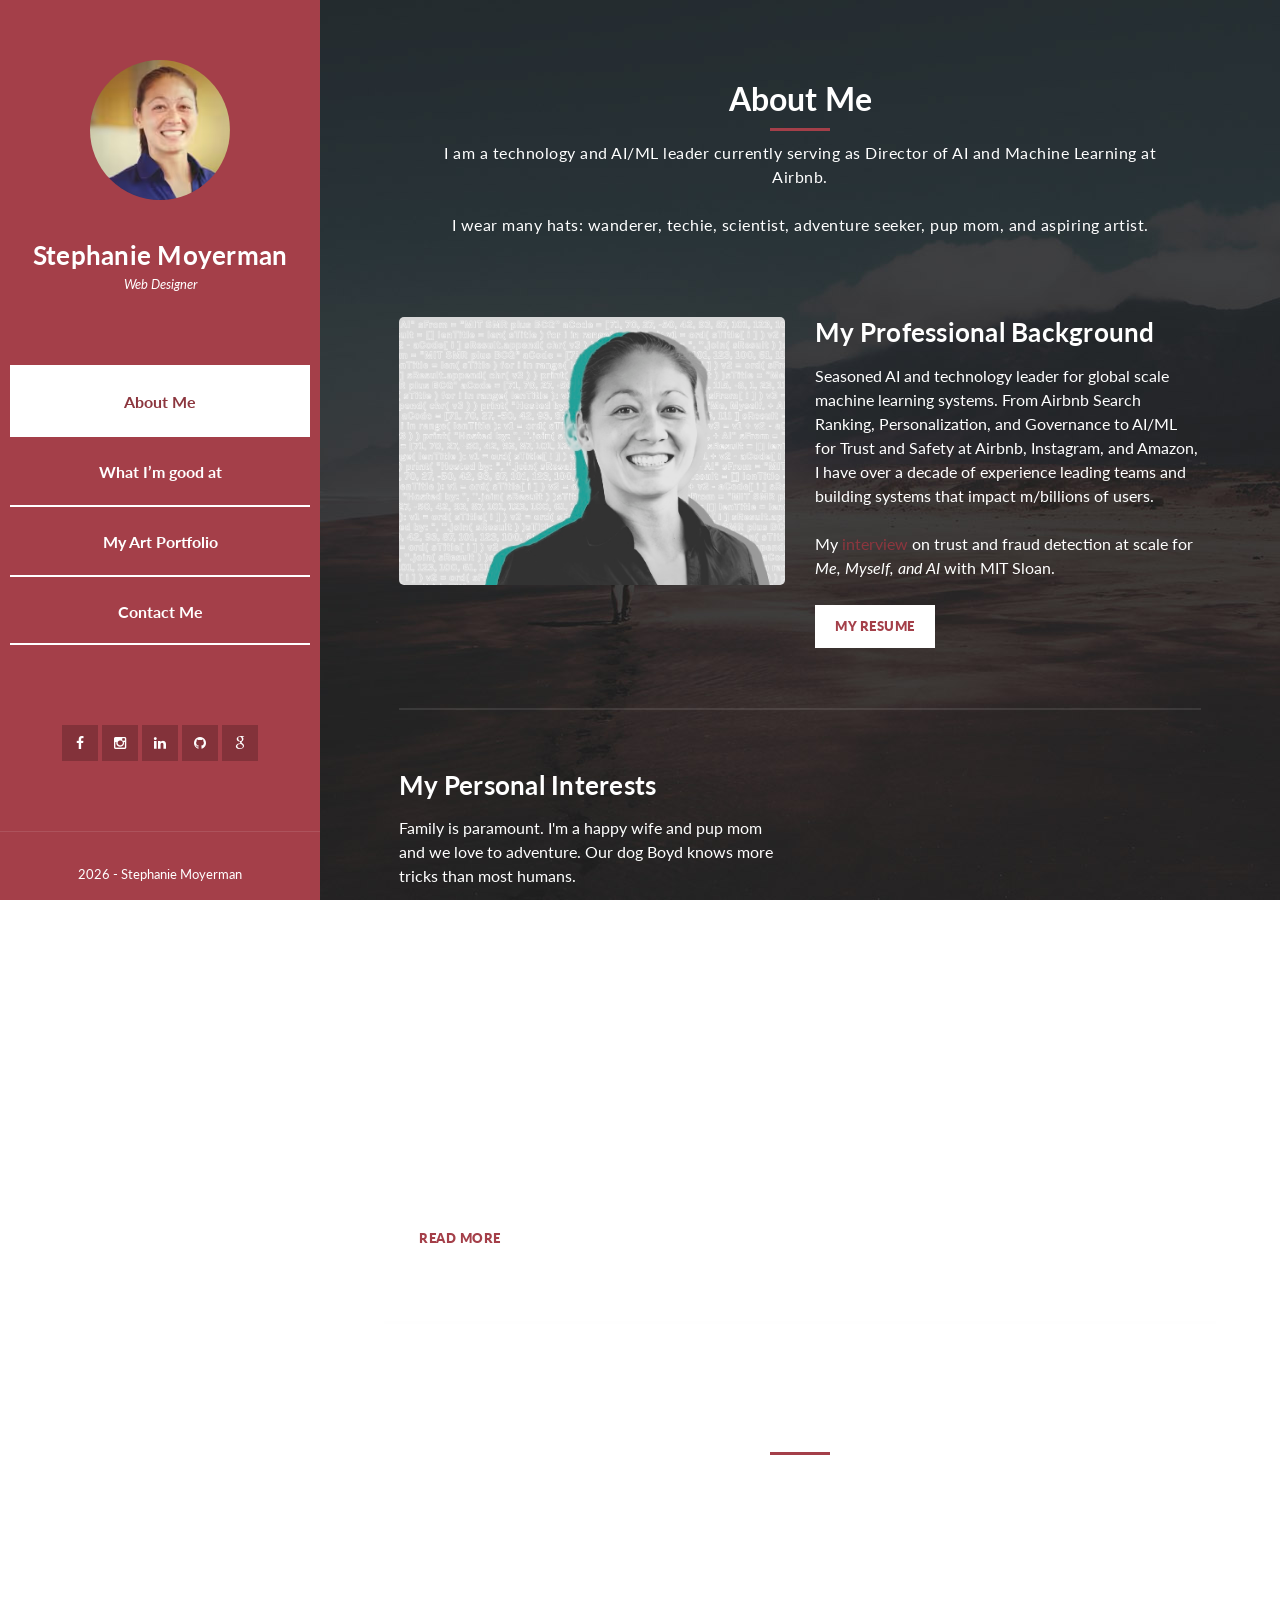
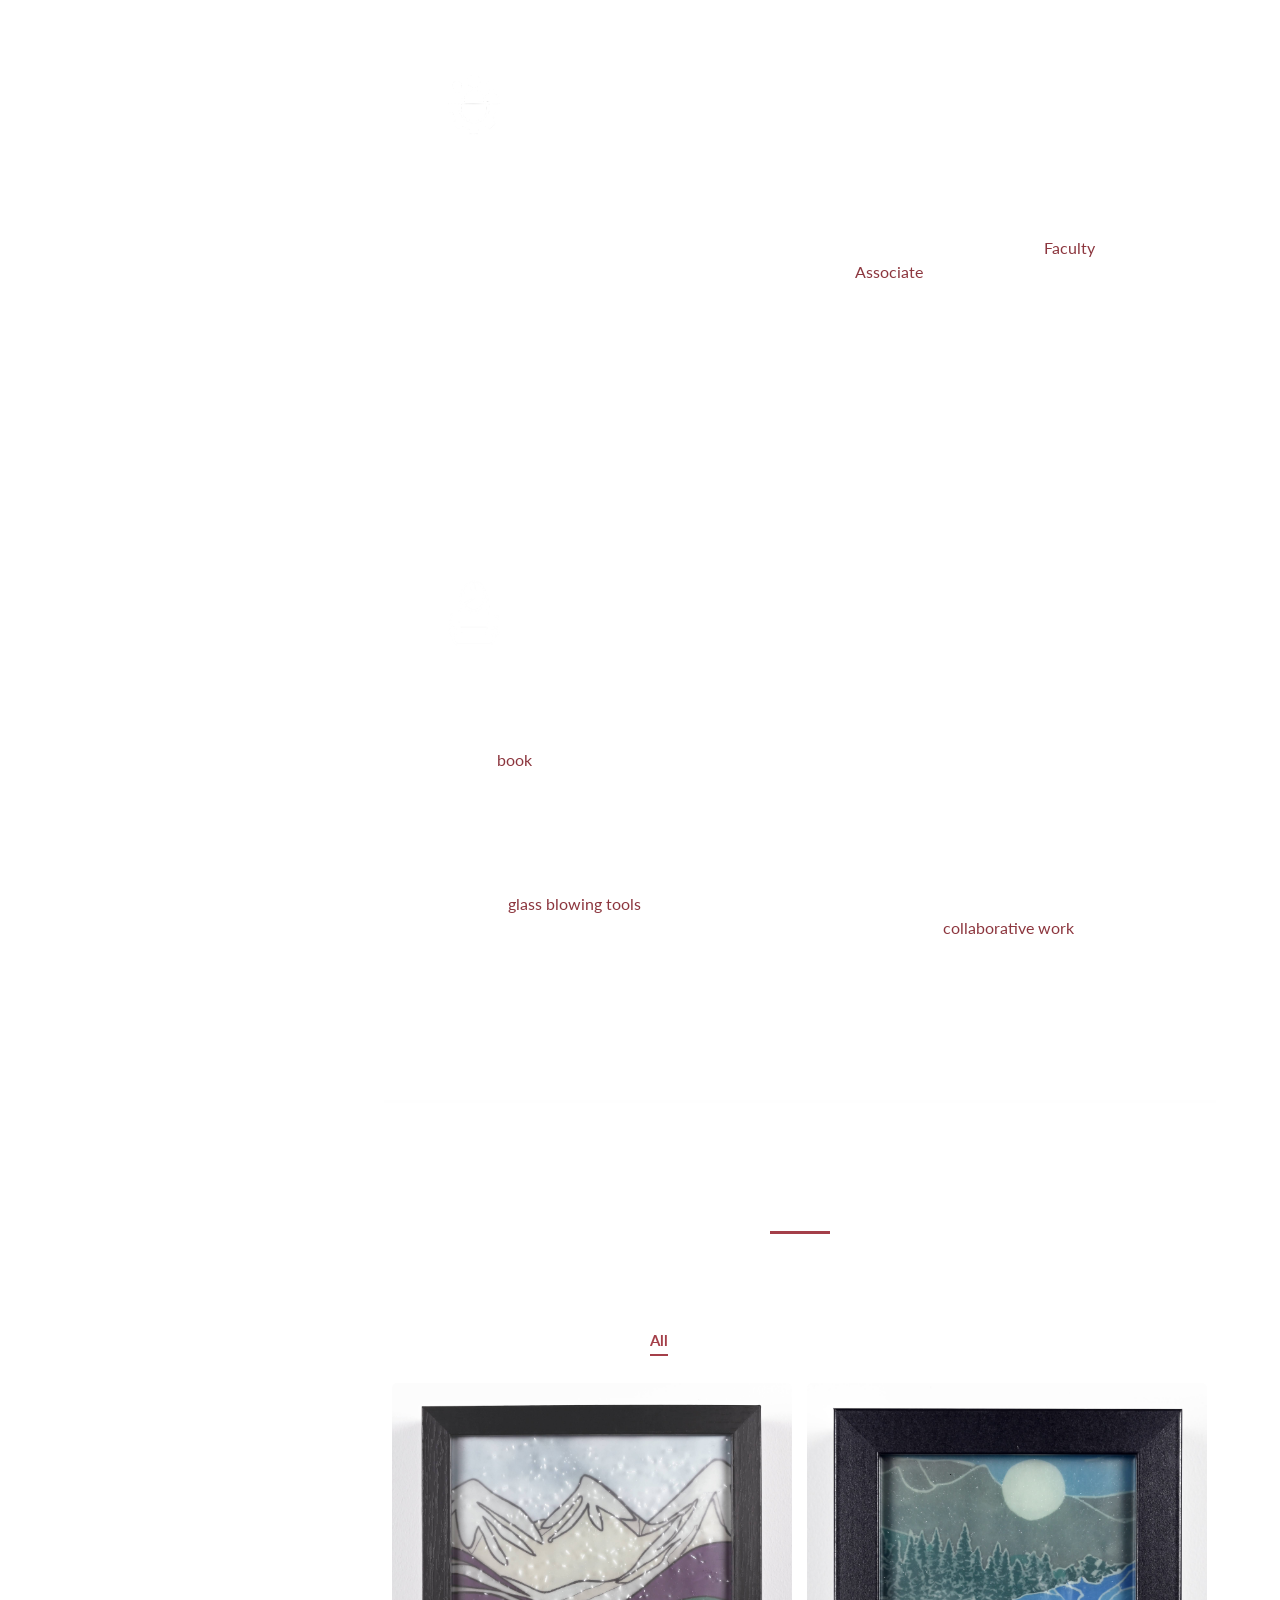
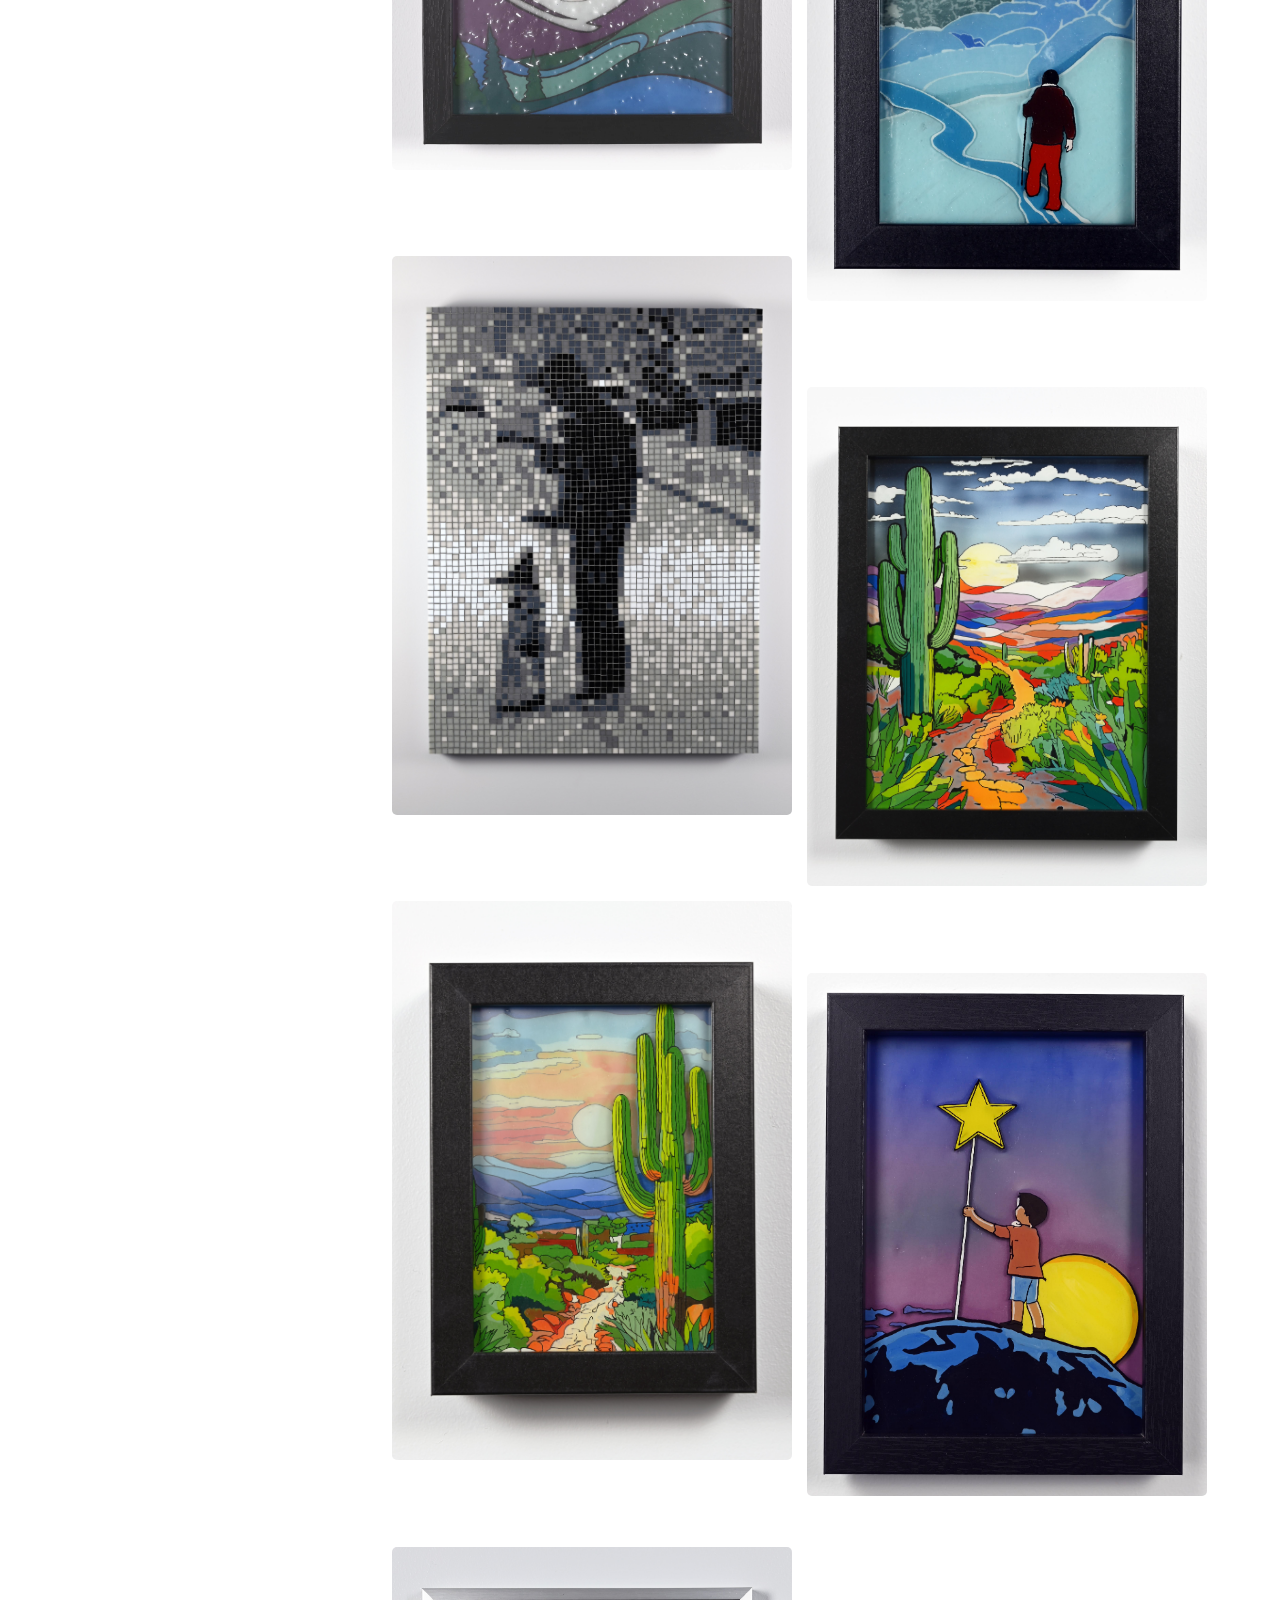
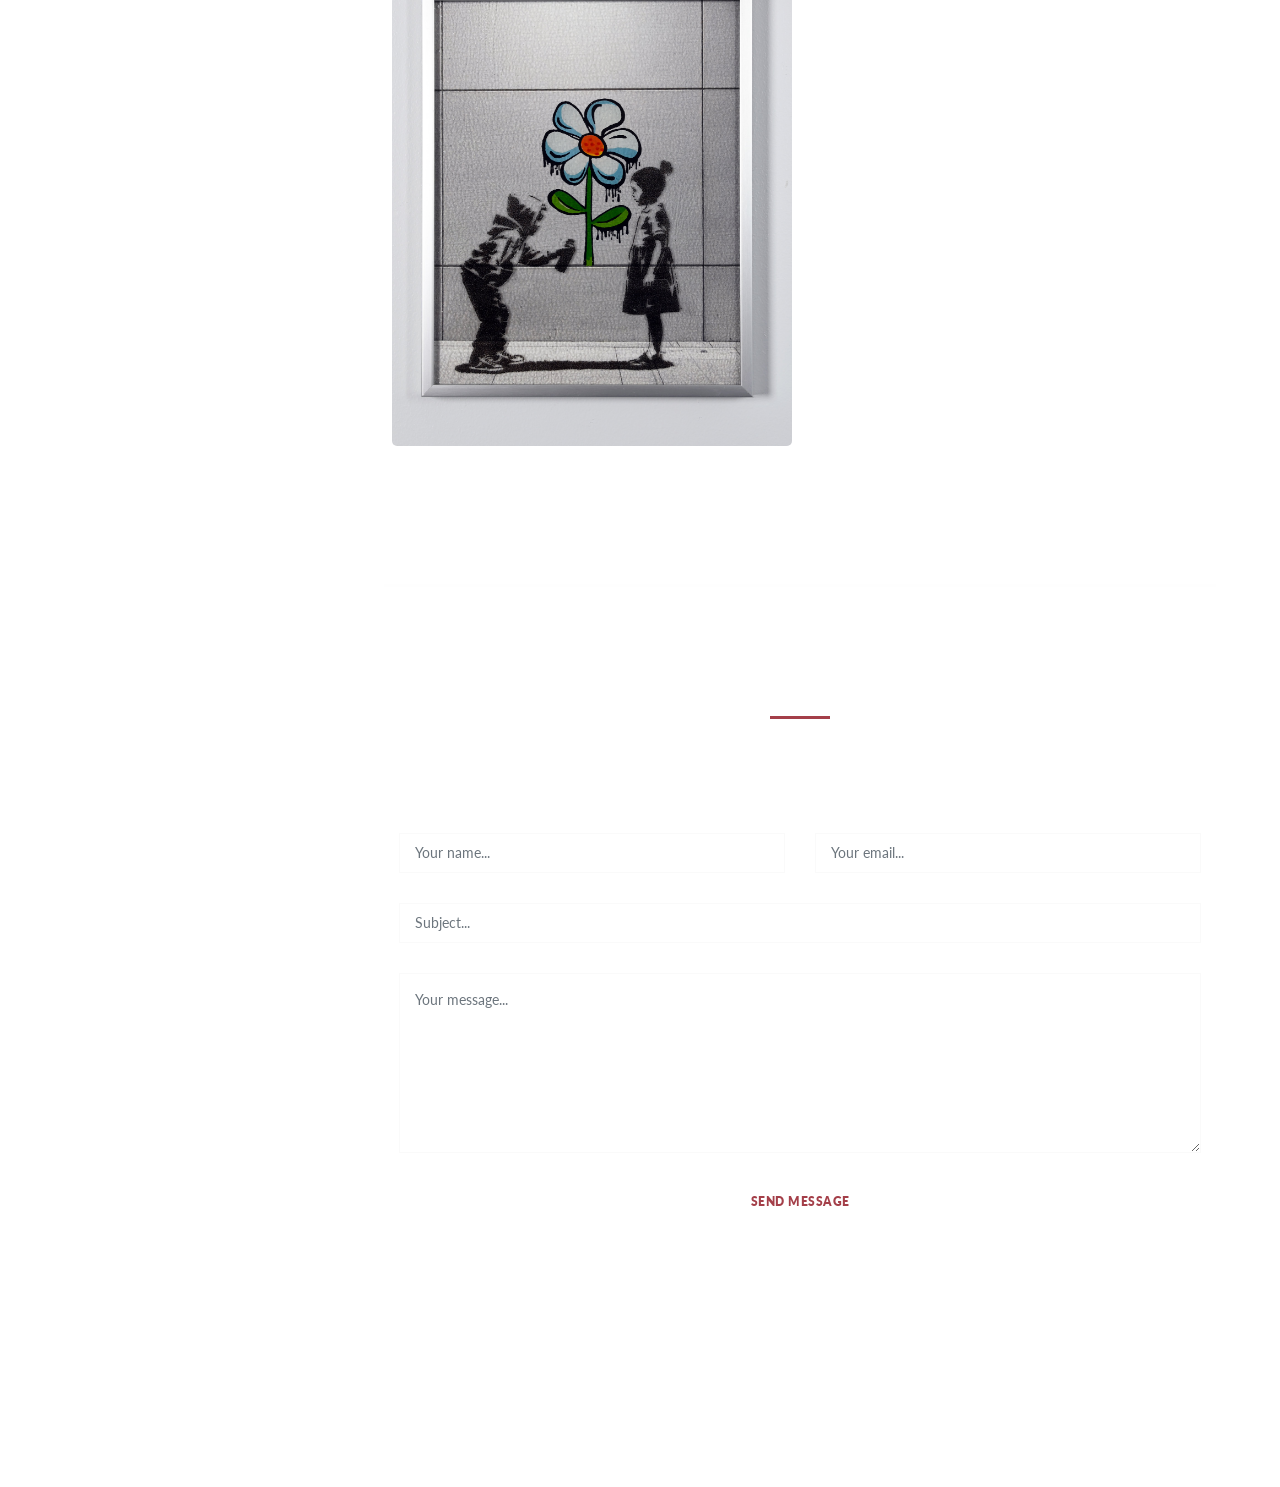
==== index.html @ 33fe272b "Initial commit" ====
<!DOCTYPE html>
<html lang="en">
  <head>
    <meta charset="utf-8" />
    <meta
      name="viewport"
      content="width=device-width, initial-scale=1, shrink-to-fit=no"
    />
    <meta name="description" content="" />
    <meta name="author" content="" />
    <link
      href="https://fonts.googleapis.com/css?family=Lato:100,300,400,700,900"
      rel="stylesheet"
    />

    <title>Stephanie Moyerman</title>

    <!-- Bootstrap core CSS -->
    <link href="vendor/bootstrap/css/bootstrap.min.css" rel="stylesheet" />

    <!-- Additional CSS Files -->
    <link rel="stylesheet" href="assets/css/fontawesome.css" />
    <link rel="stylesheet" href="assets/css/templatemo-style.css" />
    <link rel="stylesheet" href="assets/css/owl.css" />
    <link rel="stylesheet" href="assets/css/lightbox.css" />
  </head>

  <body>
    <div id="page-wraper">
      <!-- Sidebar Menu -->
      <div class="responsive-nav">
        <i class="fa fa-bars" id="menu-toggle"></i>
        <div id="menu" class="menu">
          <i class="fa fa-times" id="menu-close"></i>
          <div class="container">
            <div class="image">
              <a href="#"><img src="assets/images/author-image.jpg" alt="" /></a>
            </div>
            <div class="author-content">
              <h4>Stephanie Moyerman</h4>
              <span>Web Designer</span>
            </div>
            <nav class="main-nav" role="navigation">
              <ul class="main-menu">
                <li><a href="#section1">About Me</a></li>
                <li><a href="#section2">What I’m good at</a></li>
                <li><a href="#section3">My Art Portfolio</a></li>
                <li><a href="#section4">Contact Me</a></li>
              </ul>
            </nav>
            <div class="social-network">
              <ul class="soial-icons">
                <li>
                  <a href="https://www.facebook.com/stephanie.moyerman/" target="_blank"><i class="fa fa-facebook"></i
                  ></a>
                </li>
                <li>
                  <a href="https://www.instagram.com/stephmoyerman/?hl=en" target="_blank"><i class="fa fa-instagram"></i></a>
                </li>
                <li>
                  <a href="https://www.linkedin.com/in/stephanie-moyerman" target="_blank"><i class="fa fa-linkedin"></i></a>
                </li>
                <li>
                  <a href="https://github.com/smoyerman" target="_blank"><i class="fa fa-github"></i></a>
                </li>
                <li>
                  <a href="https://scholar.google.com/citations?user=pu3rlYkAAAAJ&hl=en" target="_blank"><i class="fa fa-google"></i></a>
                </li>
              </ul>
            </div>
            <div class="copyright-text">
              <p>2026 - Stephanie Moyerman</p>
            </div>
          </div>
        </div>
      </div>

      <section class="section about-me" data-section="section1">
        <div class="container">
          <div class="section-heading">
            <h2>About Me</h2>
            <div class="line-dec"></div>
            <span>
              I am a technology and AI/ML leader currently serving as Director of AI and Machine Learning at Airbnb. <br /><br />
              I wear many hats: wanderer, techie, scientist, adventure seeker, pup mom, and aspiring artist.
            </span>
          </div>
          <div class="left-image-post">
            <div class="row">
              <div class="col-md-6">
                <div class="left-image">
                  <img src="assets/images/left-image.jpg" alt="" />
                </div>
              </div>
              <div class="col-md-6">
                <div class="right-text">
                  <h4>My Professional Background</h4>
                  <p>Seasoned AI and technology leader for global scale machine learning systems. From Airbnb Search Ranking, Personalization, and Governance to AI/ML for Trust and Safety at Airbnb, Instagram, and Amazon, I have over a decade of experience leading teams and building systems that impact m/billions of users.<br /><br />
                    My <a href="https://sloanreview.mit.edu/audio/trust-and-fraud-detection-at-scale-instagrams-stephanie-moyerman/" target="_blank">interview</a> on trust and fraud detection at scale for <em>Me, Myself, and AI</em> with MIT Sloan.
                  </p>
                  <div class="white-button">
                    <a href="assets/images/MoyermanResume.pdf" target="_blank">My Resume</a>
                  </div>
                </div>
              </div>
            </div>
          </div>
          <div class="right-image-post">
            <div class="row">
              <div class="col-md-6">
                <div class="left-text">
                  <h4>My Personal Interests</h4>
                  <p>
                    Family is paramount. I'm a happy wife and pup mom and we love to adventure. Our dog Boyd knows more tricks than most humans. 
                    <br /><br />
                    I'm a lifelong learner, living a lucky life filled with hobbies and passions
                    <ul>
                      <li><b>Art</b> - Glass: blowing, painting, fusing, and general exploring</li>
                      <li><b>Sports</b> - Running, hiking, snowboarding, judo, jujitsu, yoga</li>
                      <li><b>Making</b> - Laser cutting, 3d printing, coding, micro-electronics</li>
                      <li><b>Travel</b> - 40+ Countries, exploring new places and cultures, especially with my family</li>
                      <li><b>Learning</b> - New Stuff: piano, skiing, Spanish</li>
                    </ul>
                  </p>
                  <div class="white-button">
                    <a href="#">Read More</a>
                  </div>
                </div>
              </div>
              <div class="col-md-6">
                <div class="right-image">
                  <img src="assets/images/right-image.jpg" alt="" />
                </div>
              </div>
            </div>
          </div>
        </div>
      </section>

      <section class="section my-services" data-section="section2">
        <div class="container">
          <div class="section-heading">
            <h2>What I’m good at?</h2>
            <div class="line-dec"></div>
            <span
              >I try to be good at lots of things, ranging from professional endeavors to sports and creative pursuits. I believe 
              strongly in the power of human potential and strive to make the most of every opportunity.</span
            >
          </div>
          <div class="row">
            <div class="col-md-6">
              <div class="service-item">
                <div class="first-service-icon service-icon"></div>
                <h4>Technical Leadership</h4>
                <p>
                  I am a technology and AI/ML leader. I am the Director of AI and Machine Learning at Airbnb, 
                  leading Relevance and Personalization and serving as a member of the AI Council. 
                  I drive end-to-end search, ranking, and personalization strategy, shape company-wide AI vision and governance as an 
                  ML Council member, and focus on building scalable, production-grade AI systems.
                </p>
              </div>
            </div>
            <div class="col-md-6">
              <div class="service-item">
                <div class="second-service-icon service-icon"></div>
                <h4>Scientific Pursuit</h4>
                <p>
                  I hold a Ph.D. in Experimental Cosmology from UC San Diego. I am a <a target="_blank" href="https://search.asu.edu/profile/4179578">Faculty Associate</a> 
                  in the School of Mathematical and Natural Sciences at Arizona State University, where I teach Physics and Statistics and oversee on research in machine learning. 
                  I have authored 36+ peer-reviewed publications with 1800+ citations and hold 14 granted patents with 10+ filed waiting for approval. 
                </p>
              </div>
            </div>
            <div class="col-md-6">
              <div class="service-item">
                <div class="third-service-icon service-icon"></div>
                <h4>Builder</h4>
                <p>
                  I love making things. I love it so much that I wrote a <a target="_blank" href="https://www.amazon.com/Getting-Started-Intel-Edison-Atom-Powered-ebook/dp/B017L334EW?ref_=ast_author_mpb">book</a> about it!
                  I contribute to the Maker movement and open source projects and am always tinkering. 
                  <br /><br />From laser cutting to 3d printing to coding, I am always working on a project. Check out some <a target="_blank" href="https://www.stesquared.com/">glass blowing tools</a> I've made with my husband.
                </p>
              </div>
            </div>
            <div class="col-md-6">
              <div class="service-item">
                <div class="fourth-service-icon service-icon"></div>
                <h4>Artist</h4>
                <p>
                  I am an aspiring artist with a particular love for glass blowing. My 15 year journey focuses on the intersection of technology and art: a combination of glass blown objects, 
                  electronics, fine patterns, powdered stencils, and vitreous enamel paints.<br /><br />
                  I also create <a target="_blank" href="https://www.stesquared.com/">collaborative work</a> with my husband.
                </p>
              </div>
            </div>
          </div>
        </div>
      </section>

      <section class="section my-work" data-section="section3">
        <div class="container">
          <div class="section-heading">
            <h2>My Art Portfolio</h2>
            <div class="line-dec"></div>
            <span
              >My work is constantly evolving. Please explore what I've been creating!</a></span
            >
          </div>
          <div class="row">
            <div class="isotope-wrapper">
              <form class="isotope-toolbar">
                <label
                  ><input
                    type="radio"
                    data-type="*"
                    checked=""
                    name="isotope-filter"
                  />
                  <span>all</span></label
                >
                <label
                  ><input
                    type="radio"
                    data-type="Glass Paintings"
                    name="isotope-filter"
                  />
                  <span>Glass Paintings</span></label
                >
                <label
                  ><input
                    type="radio"
                    data-type="Mosaics"
                    name="isotope-filter"
                  />
                  <span>Mosaics</span></label
                >
                <label
                  ><input
                    type="radio"
                    data-type="Stencils"
                    name="isotope-filter"
                  />
                  <span>Stencils</span></label
                >
              </form>
              <div class="isotope-box">
                <div class="isotope-item" data-type="Glass Paintings">
                  <figure class="snip1321">
                    <img
                      src="assets/images/Alpine Haze.JPG"
                      alt="sq-sample26"
                    />
                    <figcaption>
                      <a
                        href="assets/images/Alpine Haze.JPG"
                        data-lightbox="image-1"
                        data-title="Alpine Haze (2024)"
                        ><i class="fa fa-search"></i
                      ></a>
                      <h4>Alpine Haze</h4>
                      <span>2024 <br />8.5" x 8.5" x 1.7" <br />Sheet Glass, Glass Stringers, Enamel Paint</span>
                    </figcaption>
                  </figure>
                </div>

                <div class="isotope-item" data-type="Glass Paintings">
                  <figure class="snip1321">
                    <img
                      src="assets/images/Breaking Trail.JPG"
                      alt="sq-sample26"
                    />
                    <figcaption>
                      <a
                        href="assets/images/Breaking Trail.JPG"
                        data-lightbox="image-1"
                        data-title="Breaking Trail (2024)"
                        ><i class="fa fa-search"></i
                      ></a>
                      <h4>Breaking Trail</h4>
                      <span>2024 <br />8" x 6" x 2.4" <br />Sheet Glass, Enamel Paint</span>
                    </figcaption>
                  </figure>
                </div>

                <div class="isotope-item" data-type="Mosaics">
                  <figure class="snip1321">
                    <img
                      src="assets/images/Eeeeeasy.JPG"
                      alt="sq-sample26"
                    />
                    <figcaption>
                      <a
                        href="assets/images/Eeeeeasy.JPG"
                        data-lightbox="image-1"
                        data-title="Eeeeeasy (2024)"
                        ><i class="fa fa-search"></i
                      ></a>
                      <h4>Eeeeeasy</h4>
                      <span>2024 <br />40" x 30" x 1.75" <br />Sheet Glass, Concrete</span>
                    </figcaption>
                  </figure>
                </div>

                <div class="isotope-item" data-type="Glass Paintings">
                  <figure class="snip1321">
                    <img
                      src="assets/images/Cumulus.JPG"
                      alt="sq-sample26"
                    />
                    <figcaption>
                      <a
                        href="assets/images/Cumulus.JPG"
                        data-lightbox="image-1"
                        data-title="Cumulus (2025)"
                        ><i class="fa fa-search"></i
                      ></a>
                      <h4>Cumulus</h4>
                      <span><br />2025 <br />11" x 9" x 2.4" <br />Sheet Glass, Enamel Paint, Paper</span>
                    </figcaption>
                  </figure>
                </div>

                <div class="isotope-item" data-type="Glass Paintings">
                  <figure class="snip1321">
                    <img
                      src="assets/images/Native.JPG"
                      alt="sq-sample26"
                    />
                    <figcaption>
                      <a
                        href="assets/images/Native.JPG"
                        data-lightbox="image-1"
                        data-title="Native (2025)"
                        ><i class="fa fa-search"></i
                      ></a>
                      <h4>Native</h4>
                      <span>2025 <br />8" x 6" x 2.4" <br />Sheet Glass, Enamel Paint</span>
                    </figcaption>
                  </figure>
                </div>

                <div class="isotope-item" data-type="Glass Paintings">
                  <figure class="snip1321">
                    <img
                      src="assets/images/Plant Your Flag.JPG"
                      alt="sq-sample26"
                    />
                    <figcaption>
                      <a
                        href="assets/images/Plant Your Flag.JPG"
                        data-lightbox="image-1"
                        data-title="Plant Your Flag (2025)"
                        ><i class="fa fa-search"></i
                      ></a>
                      <h4>Plant Your Flag</h4>
                      <span>2025 <br />7" x 5" x 0.4" <br />Sheet Glass, Enamel Paint</span>
                    </figcaption>
                  </figure>
                </div>

                <div class="isotope-item" data-type="Stencils">
                  <figure class="snip1321">
                    <img
                      src="assets/images/Wallflower.JPG"
                      alt="sq-sample26"
                    />
                    <figcaption>
                      <a
                        href="assets/images/Wallflower.JPG"
                        data-lightbox="image-1"
                        data-title="Wallflower (2025)"
                        ><i class="fa fa-search"></i
                      ></a>
                      <h4>Wallflower</h4>
                      <span>2025 <br />10.5" x 9" x 2.4" <br />Sheet and Powdered Glass, Enamel Paint, Paper</span>
                    </figcaption>
                  </figure>
                </div>
                
              </div>
            </div>
          </div>
        </div>
      </section>

      <section class="section contact-me" data-section="section4">
        <div class="container">
          <div class="section-heading">
            <h2>Contact Me</h2>
            <div class="line-dec"></div>
            <span
              >Always happy to connect! Let me know what I can do for you today.</span
            >
          </div>
          <div class="row">
            <div class="right-content">
              <div class="container">
                <form id="contact" action="" method="post">
                  <div class="row">
                    <div class="col-md-6">
                      <fieldset>
                        <input
                          name="name"
                          type="text"
                          class="form-control"
                          id="name"
                          placeholder="Your name..."
                          required=""
                        />
                      </fieldset>
                    </div>
                    <div class="col-md-6">
                      <fieldset>
                        <input
                          name="email"
                          type="text"
                          class="form-control"
                          id="email"
                          placeholder="Your email..."
                          required=""
                        />
                      </fieldset>
                    </div>
                    <div class="col-md-12">
                      <fieldset>
                        <input
                          name="subject"
                          type="text"
                          class="form-control"
                          id="subject"
                          placeholder="Subject..."
                          required=""
                        />
                      </fieldset>
                    </div>
                    <div class="col-md-12">
                      <fieldset>
                        <textarea
                          name="message"
                          rows="6"
                          class="form-control"
                          id="message"
                          placeholder="Your message..."
                          required=""
                        ></textarea>
                      </fieldset>
                    </div>
                    <div class="col-md-12">
                      <fieldset>
                        <button type="submit" id="form-submit" class="button">
                          Send Message
                        </button>
                      </fieldset>
                    </div>
                  </div>
                </form>
              </div>
            </div>
          </div>
        </div>
      </section>
    </div>

    <!-- Scripts -->
    <!-- Bootstrap core JavaScript -->
    <script src="vendor/jquery/jquery.min.js"></script>
    <script src="vendor/bootstrap/js/bootstrap.bundle.min.js"></script>

    <script src="assets/js/isotope.min.js"></script>
    <script src="assets/js/owl-carousel.js"></script>
    <script src="assets/js/lightbox.js"></script>
    <script src="assets/js/custom.js"></script>

    <script>
      //according to loftblog tut
      $(".main-menu li:first").addClass("active");

      var showSection = function showSection(section, isAnimate) {
        var direction = section.replace(/#/, ""),
          reqSection = $(".section").filter(
            '[data-section="' + direction + '"]'
          ),
          reqSectionPos = reqSection.offset().top - 0;

        if (isAnimate) {
          $("body, html").animate(
            {
              scrollTop: reqSectionPos
            },
            800
          );
        } else {
          $("body, html").scrollTop(reqSectionPos);
        }
      };

      var checkSection = function checkSection() {
        $(".section").each(function() {
          var $this = $(this),
            topEdge = $this.offset().top - 80,
            bottomEdge = topEdge + $this.height(),
            wScroll = $(window).scrollTop();
          if (topEdge < wScroll && bottomEdge > wScroll) {
            var currentId = $this.data("section"),
              reqLink = $("a").filter("[href*=\\#" + currentId + "]");
            reqLink
              .closest("li")
              .addClass("active")
              .siblings()
              .removeClass("active");
          }
        });
      };

      $(".main-menu").on("click", "a", function(e) {
        e.preventDefault();
        showSection($(this).attr("href"), true);
      });

      $(window).scroll(function() {
        checkSection();
      });
    </script>
  </body>
</html>
---- assets/css/templatemo-style.css ----
/*

Reflux Template

https://templatemo.com/tm-531-reflux

*/

@import url(fontawesome.css);
@import url("https://fonts.googleapis.com/css?family=Lato:100,300,400,700,900");
body {
    font-family: 'Lato', sans-serif;
}

#page-wraper {
    background: url(../images/page-bg.jpg) no-repeat center center fixed;
    -webkit-background-size: cover;
    -moz-background-size: cover;
    -o-background-size: cover;
    background-size: cover;
    width: 100%;
}


/* Basic */

body {
    overflow-x: hidden;
}

input,
select,
textarea {
    outline: none;
}

a,
a:hover {
    text-decoration: none;
    color: #8c363e;
}

p {
    font-size: 16px;
    line-height: 24px;
    color: #fff;
}

h4 {
    font-size: 26px;
    font-weight: 700;
    color: #fff;
    letter-spacing: 0.25px;
}

img {
    width: 100%;
    overflow: hidden;
}

ul {
    padding: 10px;
    margin: 0;
    list-style: none;
}

ul li {
    display: inline-block;
}

html {
    -webkit-box-sizing: border-box;
    -moz-box-sizing: border-box;
    box-sizing: border-box;
}

*,
*:before,
*:after {
    -webkit-box-sizing: inherit;
    -moz-box-sizing: inherit;
    box-sizing: inherit;
}

.clearfix {
    zoom: 1;
}

.clearfix:before,
.clearfix:after {
    content: "";
    display: table;
}

.clearfix:after {
    clear: both;
}

.container {
    margin: 0 auto;
}

.main-nav {
    text-align: center;
}

.main-nav li:last-child a {
    border-bottom: 2px solid #fff;
}

.main-nav li {
    display: block;
}

.main-nav li a {
    height: 70px;
    line-height: 70px;
    display: inline-block;
    font-size: 16px;
    font-weight: 700;
    color: #fff;
    width: 100%;
    transition: all 0.5s;
    border-top: 2px solid #fff;
}

.main-nav li:hover a,
.main-nav li.active a {
    background: #fff;
    color: #8c363e;
}

/* Sidebar Menu */

.menu .image {
    margin-top: 60px;
}

.menu .image img {
    width: 140px;
    height: 140px;
    border-radius: 50%;
    text-align: center;
}

.menu .author-content {
    margin: 40px 0px 60px 0px;
}

.menu .author-content h4 {
    margin-bottom: 0px;
}

.menu .author-content span {
    font-size: 13px;
    font-style: italic;
    color: #fff;
}

.menu .social-network {
    margin-top: 60px;
}

.menu .social-network ul li {
    margin: 0 3px;
}

.menu .social-network ul li a {
    width: 40px;
    height: 40px;
    display: inline-block;
    text-align: center;
    line-height: 40px;
    background-color: rgba(0, 0, 0, 0.2);
    color: #fff;
    font-size: 14px;
    transition: all 0.5s;
}

.menu .social-network ul li a:hover {
    background-color: #fff;
    color: #a43f49;
}

.menu .copyright-text {
    position: relative;
    margin-top: 60px;
}

.menu .copyright-text p {
    border-top: 1px solid rgba(250, 250, 250, 0.1);
    display: inline-block;
    width: 100%;
    padding-left: 30px;
    padding-right: 30px;
    padding-top: 30px;
    font-size: 13px;
}

.menu:before,
.menu:after {
    content: "";
    display: table;
}

.menu:after {
    clear: both;
}

.menu a {
    text-decoration: none;
    color: inherit;
}

.menu {
    text-align: center;
}

.menu::-webkit-scrollbar {
    display: none;
}

.menu {
    left: 10%;
  -webkit-transition: -webkit-transform 233ms cubic-bezier(0, 0, 0.21, 1);
  -webkit-overflow-scrolling: touch;
  background-color: #a43f49;
  box-sizing: border-box;
  height: 100vh;  
  max-height: 100vh !important;
  max-width: 80vw !important;
  min-width: 45px !important;
  outline: none;
  overflow-x: hidden !important;
  overflow-y: auto !important;
  padding: 0;
  position: fixed !important;
  top: calc(0px);  
  width: 20%;
  will-change: transform;
  z-index: 9999 !important;
}

.menu-toggle {
  color: #fff;
  cursor: pointer;
  font-size: 25px;
  position: fixed;
  right: 25px;
  top: 25px;
}

#menu-toggle {
    z-index: 999;
    cursor: pointer;
    position: fixed;
    top: 0;
    left: 0;
    color: #a43f49;
    background-color: #fff;
    width: 60px;
    height: 60px;
    text-align: center;
    display: inline-block;
    line-height: 60px;
}

.menu-close {
  cursor: pointer;
}

#menu-close {
    cursor: pointer;
    text-align: right;
    color: #a43f49;
    background-color: #fff;
    width: 100%;
    height: 60px;
    text-align: center;
    display: inline-block;
    line-height: 60px;
}


/* Section */

.section {
    color: #fff;
    width: 55%;
    right: 10%;
    left: 35%;
    position: relative;
    min-height: 100vh;
    padding-bottom: 60px;
    border-bottom: 3px solid rgba(250, 250, 250, 0.25);
}

.section-heading {
    text-align: center;
    padding: 80px 45px;
}

.section-heading h2 {
    font-size: 32px;
    font-weight: 700;
    color: #fff;
}

.section-heading .line-dec {
    width: 60px;
    height: 3px;
    background-color: #a43f49;
    margin: 10px auto;
}

.section-heading span {
    margin-top: 5px;
    font-size: 16px;
    color: #fff;
    letter-spacing: 0.5px;
}


/* Buttons */

.white-button a {
    display: inline-block;
    padding: 12px 20px;
    background-color: #fff;
    color: #a43f49;
    font-size: 13px;
    font-weight: 800;
    letter-spacing: 0.5px;
    text-transform: uppercase;
    transition: all 0.5s;
}

.white-button a:hover {
    background-color: #a43f49;
    color: #fff;
}

button {
    display: inline-block;
    padding: 10px 20px;
    background-color: #fff;
    color: #a43f49;
    font-size: 12px;
    font-weight: 800;
    letter-spacing: 0.5px;
    text-transform: uppercase;
    transition: all 0.5s;
    border: none;
    outline: none;
    cursor: pointer;
}

button:hover {
    outline: none;
    background-color: #a43f49;
    color: #fff;
}


/* Left & Right Post */

.right-image-post {
    margin-top: 60px;
    padding-top: 60px;
    border-top: 2px solid rgba(250, 250, 250, 0.1);
}

.right-image-post ul {
    padding: 0px;
    margin: 5px 0px 0px 20px;
    list-style-type: square;
}

.right-image-post ul li {
    display: table-row; 
}

.left-image img,
.right-image img {
    border-radius: 5px;
}

.right-image-post h4,
.left-image-post h4 {
    margin-top: 0px;
}

.right-image-post p,
.left-image-post p {
    margin-top: 20px;
}

.right-image-post .white-button,
.left-image-post .white-button {
    margin-top: 30px;
}


/* Services */

.my-services .col-md-6 {
    padding-left: 5px;
    padding-right: 5px;
}

.service-item {
    margin-bottom: 10px;
    padding: 50px;
    background-color: rgba(250, 250, 250, 0.1);
    transition: all 0.5s;
}

.service-item h4 {
    transition: all 0.5s;
}

.service-item p {
    transition: all 0.5s;
}

.service-item:hover {
    background-color: rgba(250, 250, 250, 1);
}

.service-item:hover h4 {
    color: #1e1e1e;
}

.service-item:hover p {
    color: #4a4a4a;
}

.service-item .service-icon {
    width: 70px;
    height: 70px;
    display: inline-block;
    margin-bottom: 30px;
    background-size: cover;
    background-repeat: no-repeat;
    transition: all 0.5s;
}

.service-item .first-service-icon {
    background-image: url(../images/first-white-icon.png);
}

.service-item:hover .first-service-icon {
    background-image: url(../images/first-main-icon.png);
}

.service-item .second-service-icon {
    background-image: url(../images/second-white-icon.png);
}

.service-item:hover .second-service-icon {
    background-image: url(../images/second-main-icon.png);
}

.service-item .third-service-icon {
    background-image: url(../images/third-white-icon.png);
}

.service-item:hover .third-service-icon {
    background-image: url(../images/third-main-icon.png);
}

.service-item .fourth-service-icon {
    background-image: url(../images/fourth-white-icon.png);
}

.service-item:hover .fourth-service-icon {
    background-image: url(../images/fourth-main-icon.png);
}


/* My Work */

section.my-work .section-heading {
    text-align: center;
    padding: 80px 45px 50px 45px;
}

.isotope-wrapper {
    position: relative;
    width: 100%;
    margin: auto;
}

.isotope-toolbar input[type="radio"] {
    display: none;
}

.isotope-toolbar span {
    text-transform: capitalize;
    display: inline-block;
    margin-right: 15px;
    padding-bottom: 3px;
    font-size: 15px;
    font-weight: 700;
    border-bottom: 2px solid transparent;
    transform: ease-in-out 0.5s;
    cursor: pointer;
}

.isotope-toolbar input[type="radio"]:checked + span {
    color: #a43f49;
    border-bottom: 2px solid #a43f49;
}

.isotope-box {
    position: relative;
    width: 100%;
}

.isotope-toolbar {
    text-align: center;
    margin: 10px;
}

.isotope-toolbar p {
    border-top: 1px solid #fff;
    padding-top: 15px;
}

.isotope-toolbar a {
    color: #fff;
}

.isotope-item {
    position: relative;
    width: 48%;
    margin: 1%;
    border-bottom: 2px solid rgba(250,250,250,0.1);
    padding-bottom: 30px;
    margin-bottom: 30px;
}

.isotope-item img {
    top: 0;
    left: 0;
    width: 100%;
    height: 100%;
    border-radius: 5px;
}

.lazyload {
    background: #f7f7f7;
}

.lazyloading {
    background: #f7f7f7 url(//afarkas.github.io/lazysizes/assets/imgs/loader.gif) no-repeat center;
    min-height: 60px;
}

figure.snip1321 {
  overflow: hidden;
  text-align: center;
  -webkit-perspective: 50em;
  perspective: 50em;
}
figure.snip1321 * {
  -webkit-box-sizing: padding-box;
  box-sizing: padding-box;
  -webkit-transition: all 0.2s ease-out;
  transition: all 0.2s ease-out;
}
figure.snip1321 figcaption {
  top: 50%;
  left: 20px;
  right: 20px;
  position: absolute;
  opacity: 0;
  z-index: 1;
}
figure.snip1321 h4 {
    margin-top: 15px;
  margin-bottom: 5px;
  color: #232323;
}
figure.snip1321 span {
    font-size: 14px;
    font-style: italic;
    display: block;
    color: #7a7a7a;
}
figure.snip1321 i {
  position: relative!important;
  font-size: 18px;
  background-color: #a43f49;
  width: 40px;
  height: 40px;
  display: inline-block;
  text-align: center;
  line-height: 40px;
  border-radius: 5px;
  color: #fff;
}
figure.snip1321:after {
  background-color: #ffffff;
  position: absolute;
  content: "";
  display: block;
  top: 20px;
  left: 20px;
  right: 20px;
  bottom: 20px;
  -webkit-transition: all 0.4s ease-in-out;
  transition: all 0.4s ease-in-out;
  -webkit-transform: rotateX(-90deg);
  transform: rotateX(-90deg);
  -webkit-transform-origin: 50% 50%;
  -ms-transform-origin: 50% 50%;
  transform-origin: 50% 50%;
  opacity: 0;
}
figure.snip1321 a {
  left: 0;
  right: 0;
  top: 0;
  bottom: 0;
  z-index: 1;
}
figure.snip1321:hover figcaption,
figure.snip1321.hover figcaption {
  -webkit-transform: translateY(-50%);
  transform: translateY(-50%);
  opacity: 1;
  -webkit-transition-delay: 0.2s;
  transition-delay: 0.2s;
}
figure.snip1321:hover:after,
figure.snip1321.hover:after {
  -webkit-transform: rotateX(0);
  transform: rotateX(0);
  opacity: 0.9;
}


/* Contact Me */

section.contact-me {
    border-bottom: none;
}

#contact input {
    background-color: rgba(250,250,250,0.1);
    border: 1px solid rgba(250,250,250,1);
    border-radius: 0px;
    margin-bottom: 30px;
    color: #fff;
    font-size: 14px;
    height: 40px;
    line-height: 40px;
    width: 100%;
    padding-left: 15px;
}

#contact input:focus {
    outline: none;
    box-shadow: none;
}

#contact textarea {
    background-color: rgba(250,250,250,0.1);
    border: 1px solid rgba(250,250,250,1);
    border-radius: 0px;
    margin-bottom: 30px;
    color: #fff;
    font-size: 14px;
    height: 180px;
    max-height: 220px;
    line-height: 40px;
    width: 100%;
    padding-left: 15px;
}

#contact textarea:focus {
    outline: none;
    box-shadow: none;
}

#contact {
    text-align: center;
}

@media screen and (max-width: 1680px) {
    .menu {
        left: 5%;
    }

    .section {
        color: #fff;
        width: 65%;
        right: 5%;
        left: 30%;
    }
}

@media screen and (max-width: 1680px) and (min-width: 846px) { 
    .menu .social-network ul li a {
        width: 36px;
        height: 36px;
        line-height: 36px;
    }

    .menu .social-network ul li {
        margin: 0;
    }

    .menu .image {
        margin-top: 60px;
    }
}

@media screen and (max-width: 1280px) {
    .menu {
        left: 0%;
    }

    .right-image-post h4,
    .left-image-post h4 {
        margin-top: 0px;
    }

    .right-image-post p,
    .left-image-post p {
        margin-top: 15px;
    }

    .right-image-post .white-button,
    .left-image-post .white-button {
        margin-top: 25px;
    }

}

.menu .container {
    padding-left: 0;
    padding-right: 0;
}

@media screen and (max-width: 1280px) and (min-width: 846px) {
    .menu {
        width: 25%;
    }
}

#menu-toggle,
#menu-close {
    display: none;
}  

@media screen and (max-width: 845px) {        
    #menu-toggle,
    #menu-close {
        display: inline-block;
    }    

    .menu {        
        width: 320px;
        -webkit-transform: translateX(-100%) !important;
        transform: translateX(-100%) !important;
        transition: -webkit-transform 233ms cubic-bezier(0, 0, 0.21, 1);
        transition: transform 233ms cubic-bezier(0, 0, 0.21, 1);
        transition: transform 233ms cubic-bezier(0, 0, 0.21, 1), -webkit-transform 233ms cubic-bezier(0, 0, 0.21, 1);
    }

    .menu .image {
        margin-top: 40px;        
    }

    .menu .image img {
        width: 120px;
        height: 120px;
    }

    .menu .author-content {
        margin: 20px 0px 40px 0px;
    }

    .menu .container {
        padding-left: 15px;
        padding-right: 15px;
    }

    .menu.open {
        display: inline-block;
        -webkit-transform: translateX(0) !important;
                transform: translateX(0) !important;
    }

    .responsive-nav {
        display: inline-block;
    }
    .section {
        width: 94%;
        right: 3%;
        left: 3%;
    }
    .isotope-item {
        width: 94%;
        margin: 3%;
    }
    .left-image-post img {
        margin-bottom: 30px;
    }
    .right-image-post img {
        margin-top: 30px;
    }
    .isotope-item {
        border-bottom: none;
        text-align: center;
    }
    .isotope-toolbar {
        margin-bottom: 20px;
    }
}
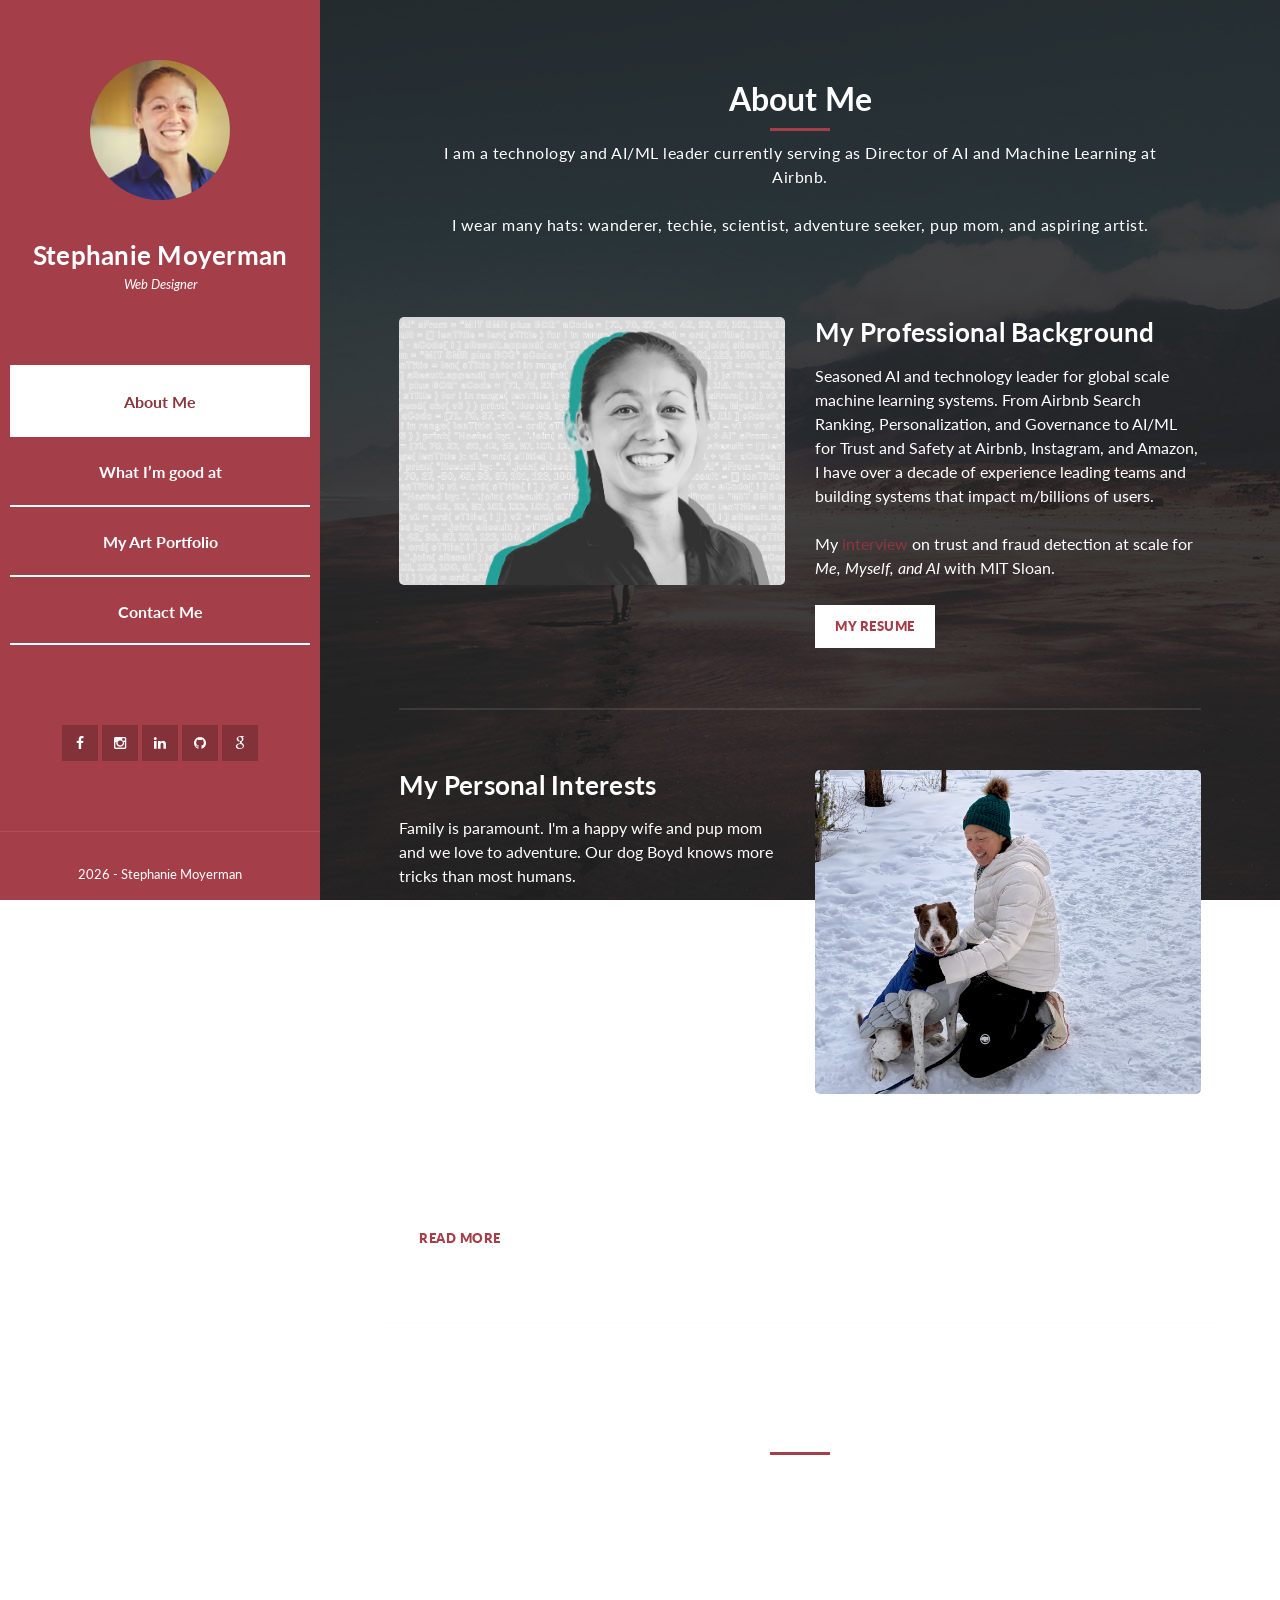
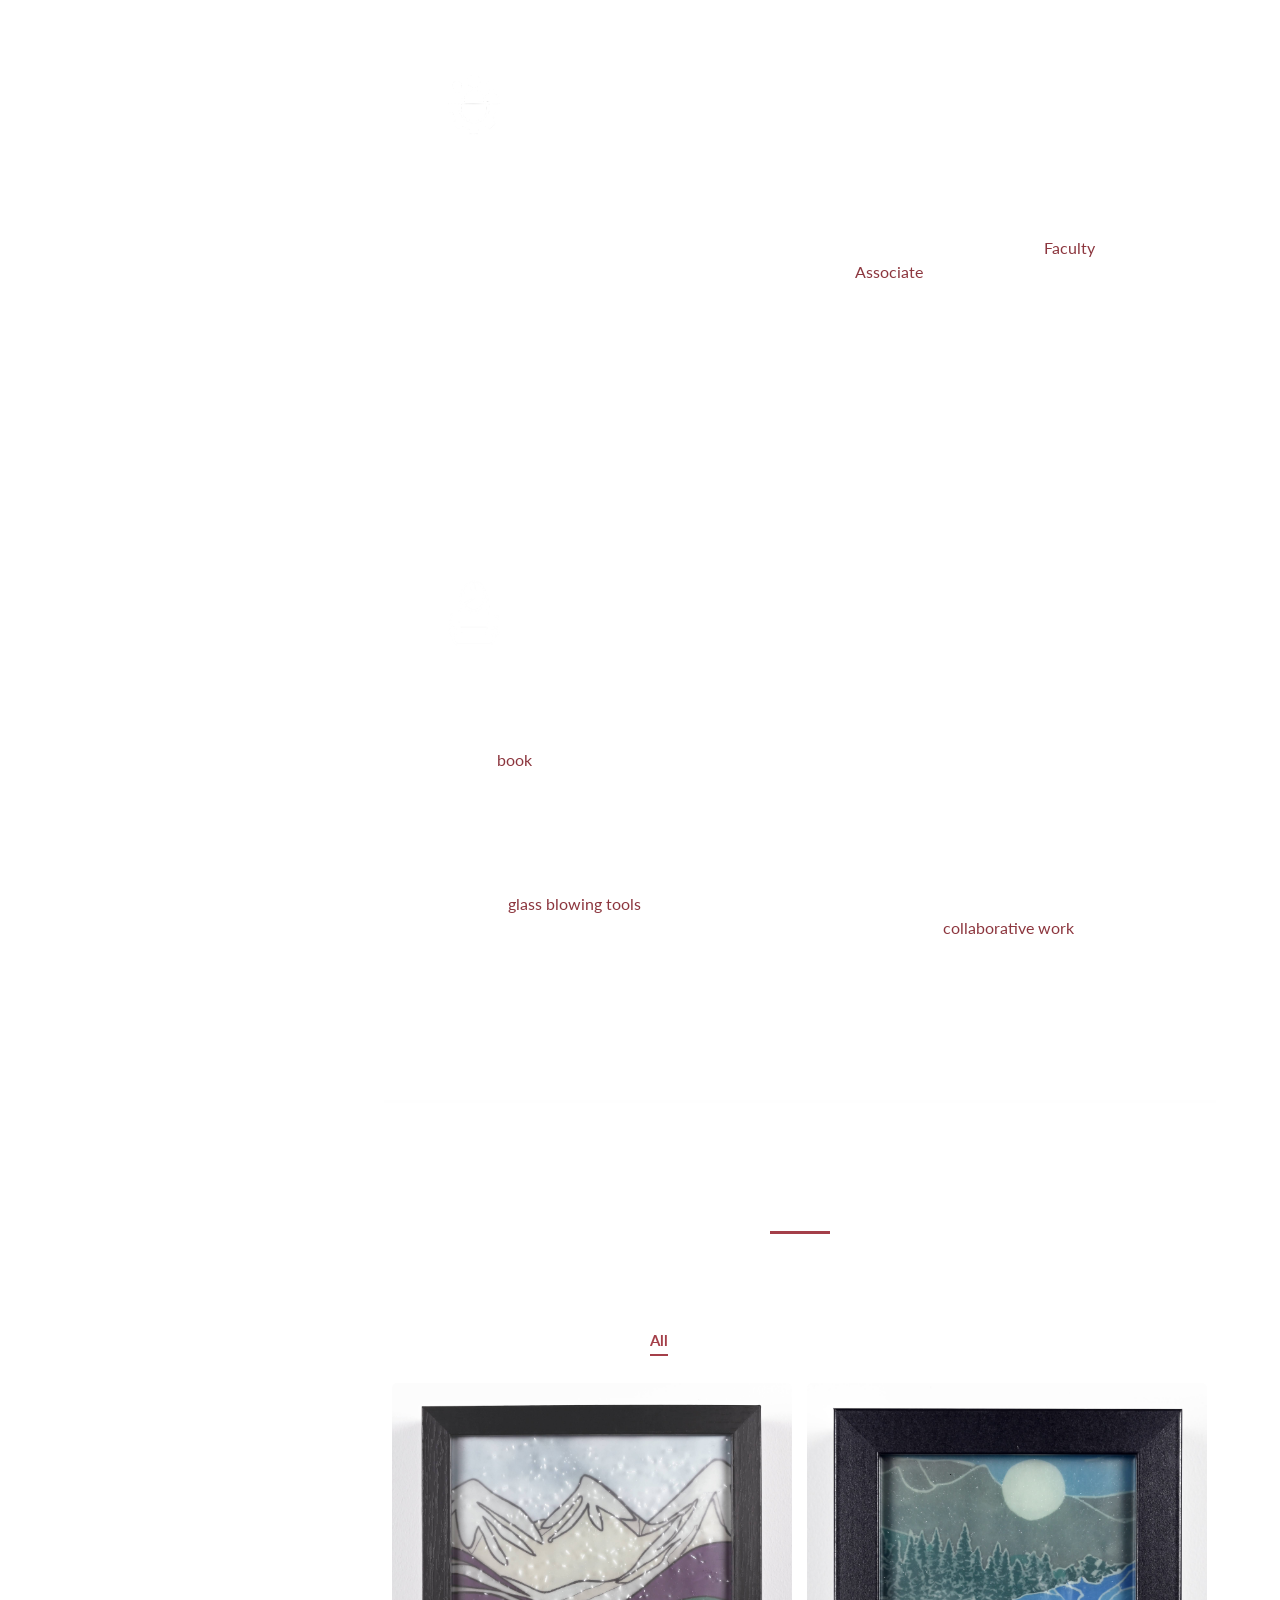
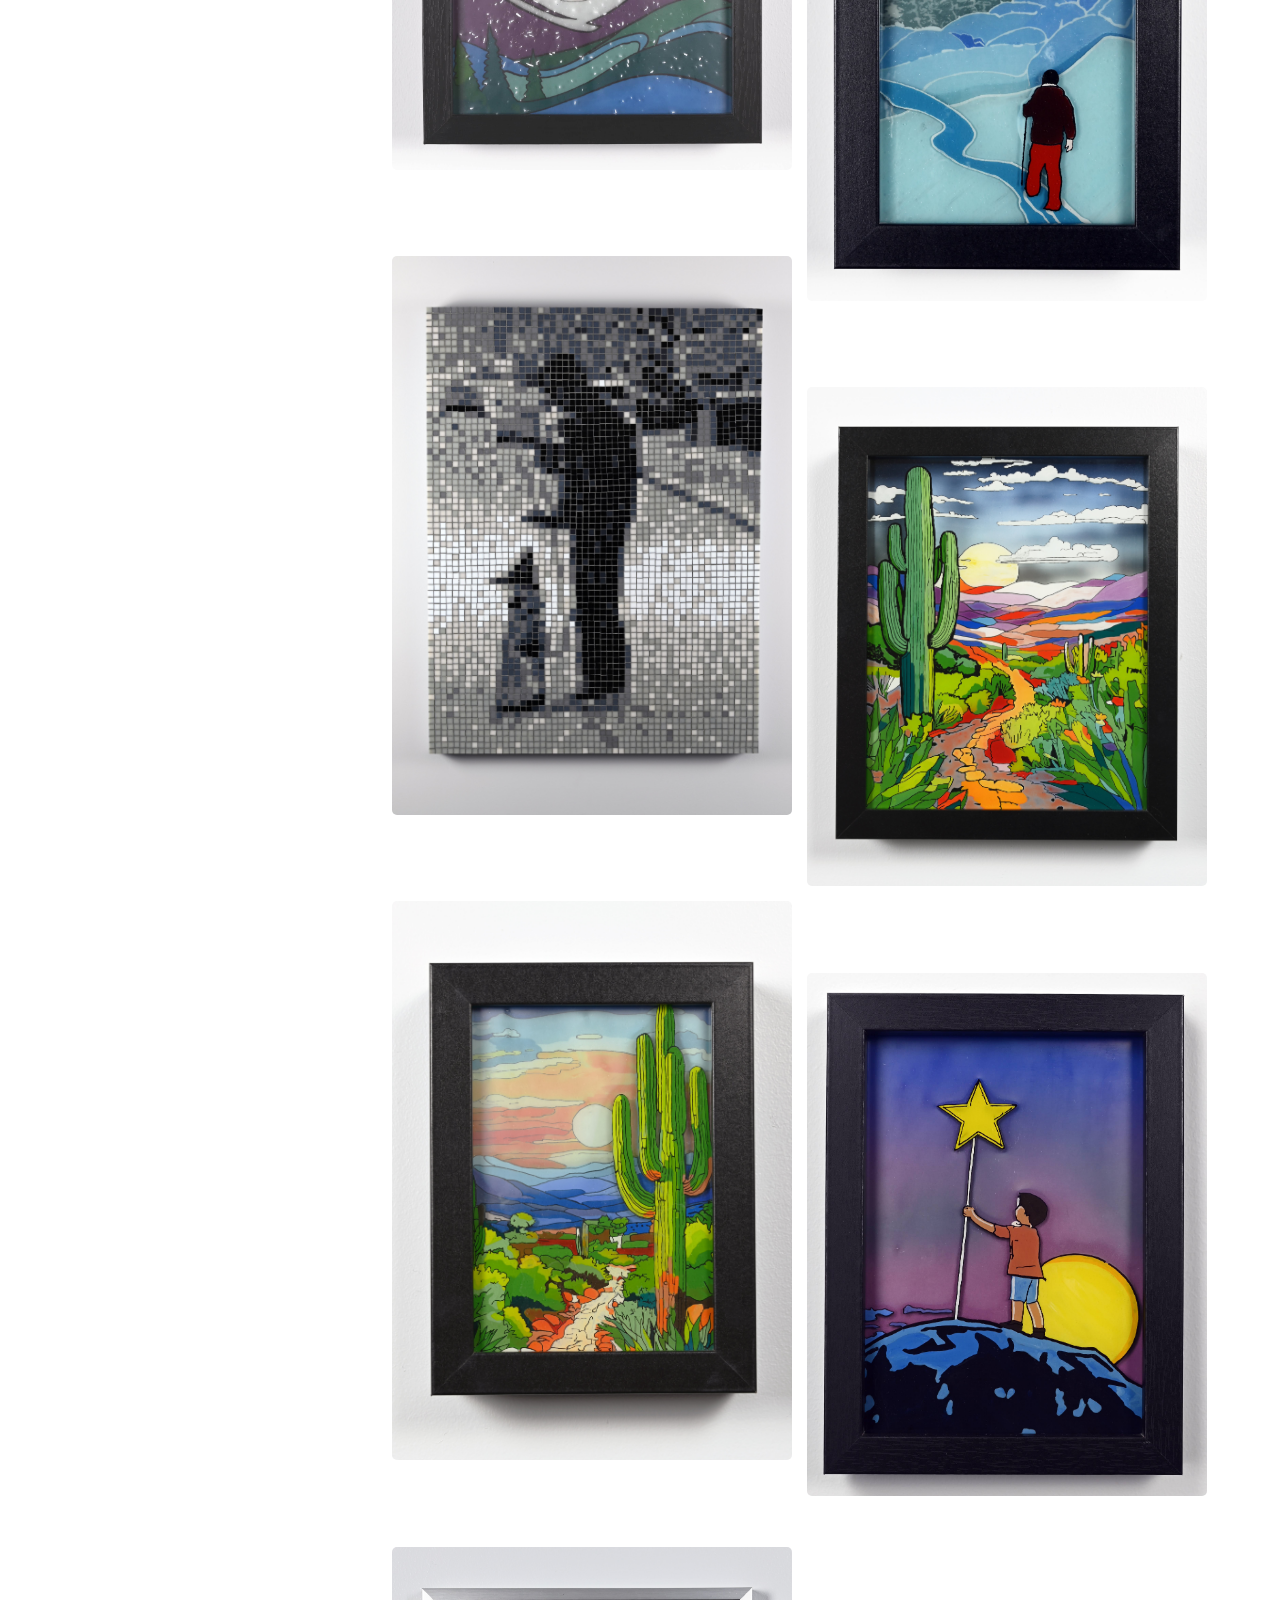
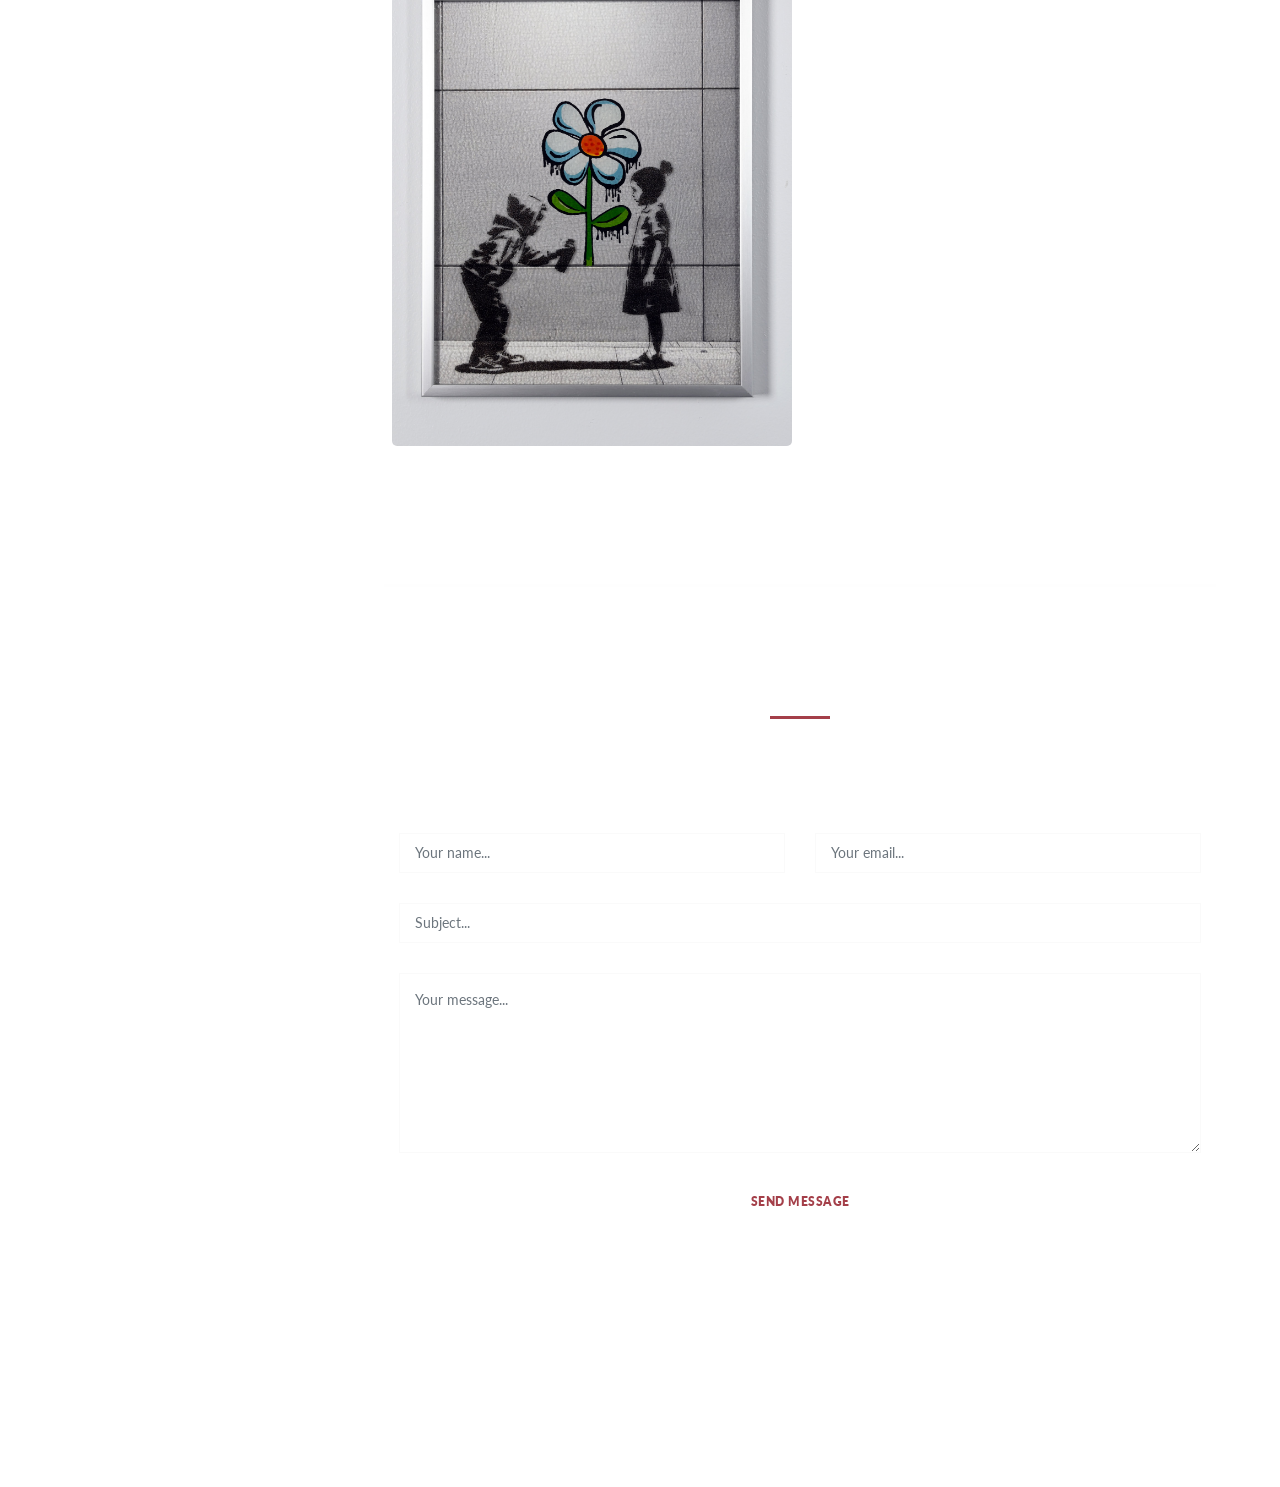
==== commit c34c8e7a: "Update index.html" ====
--- a/index.html
+++ b/index.html
@@ -129,7 +129,7 @@
               </div>
               <div class="col-md-6">
                 <div class="right-image">
-                  <img src="assets/images/right-image.jpg" alt="" />
+                  <img src="assets/images/right-image.JPG" alt="" />
                 </div>
               </div>
             </div>
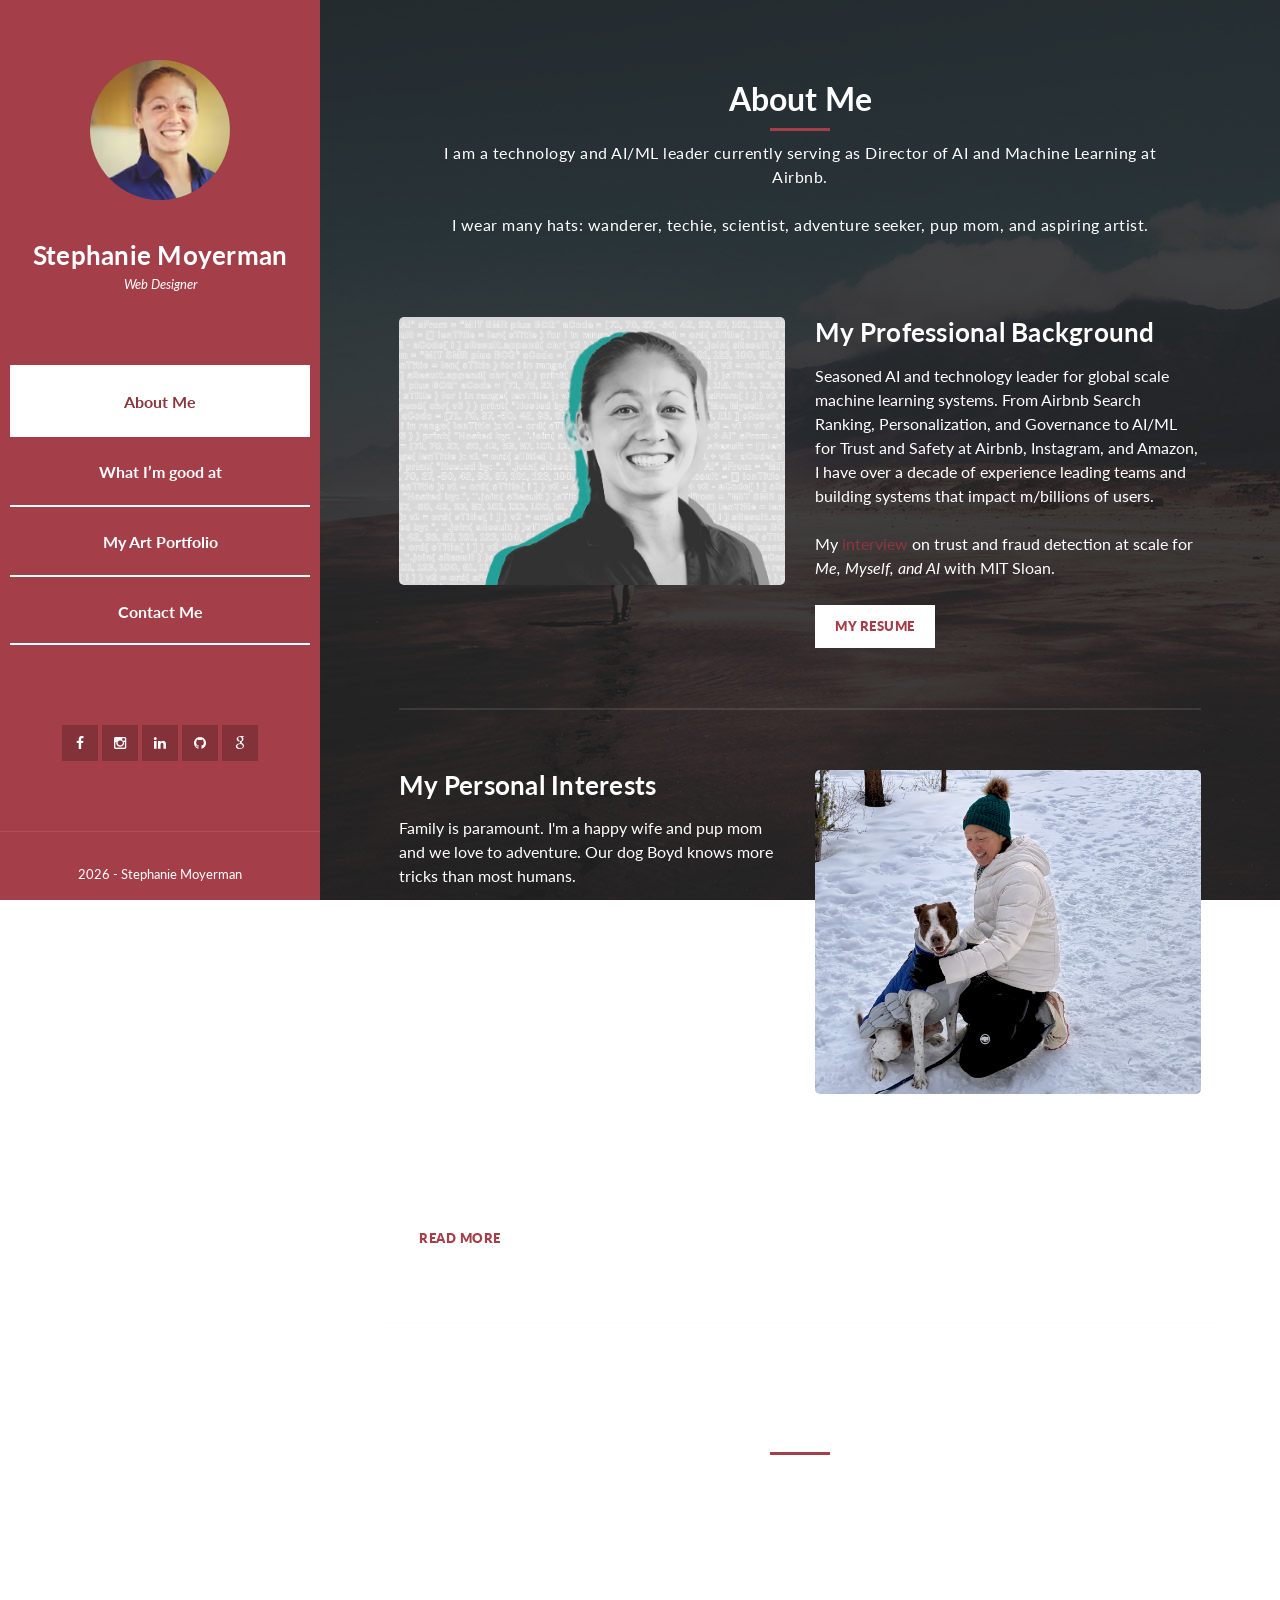
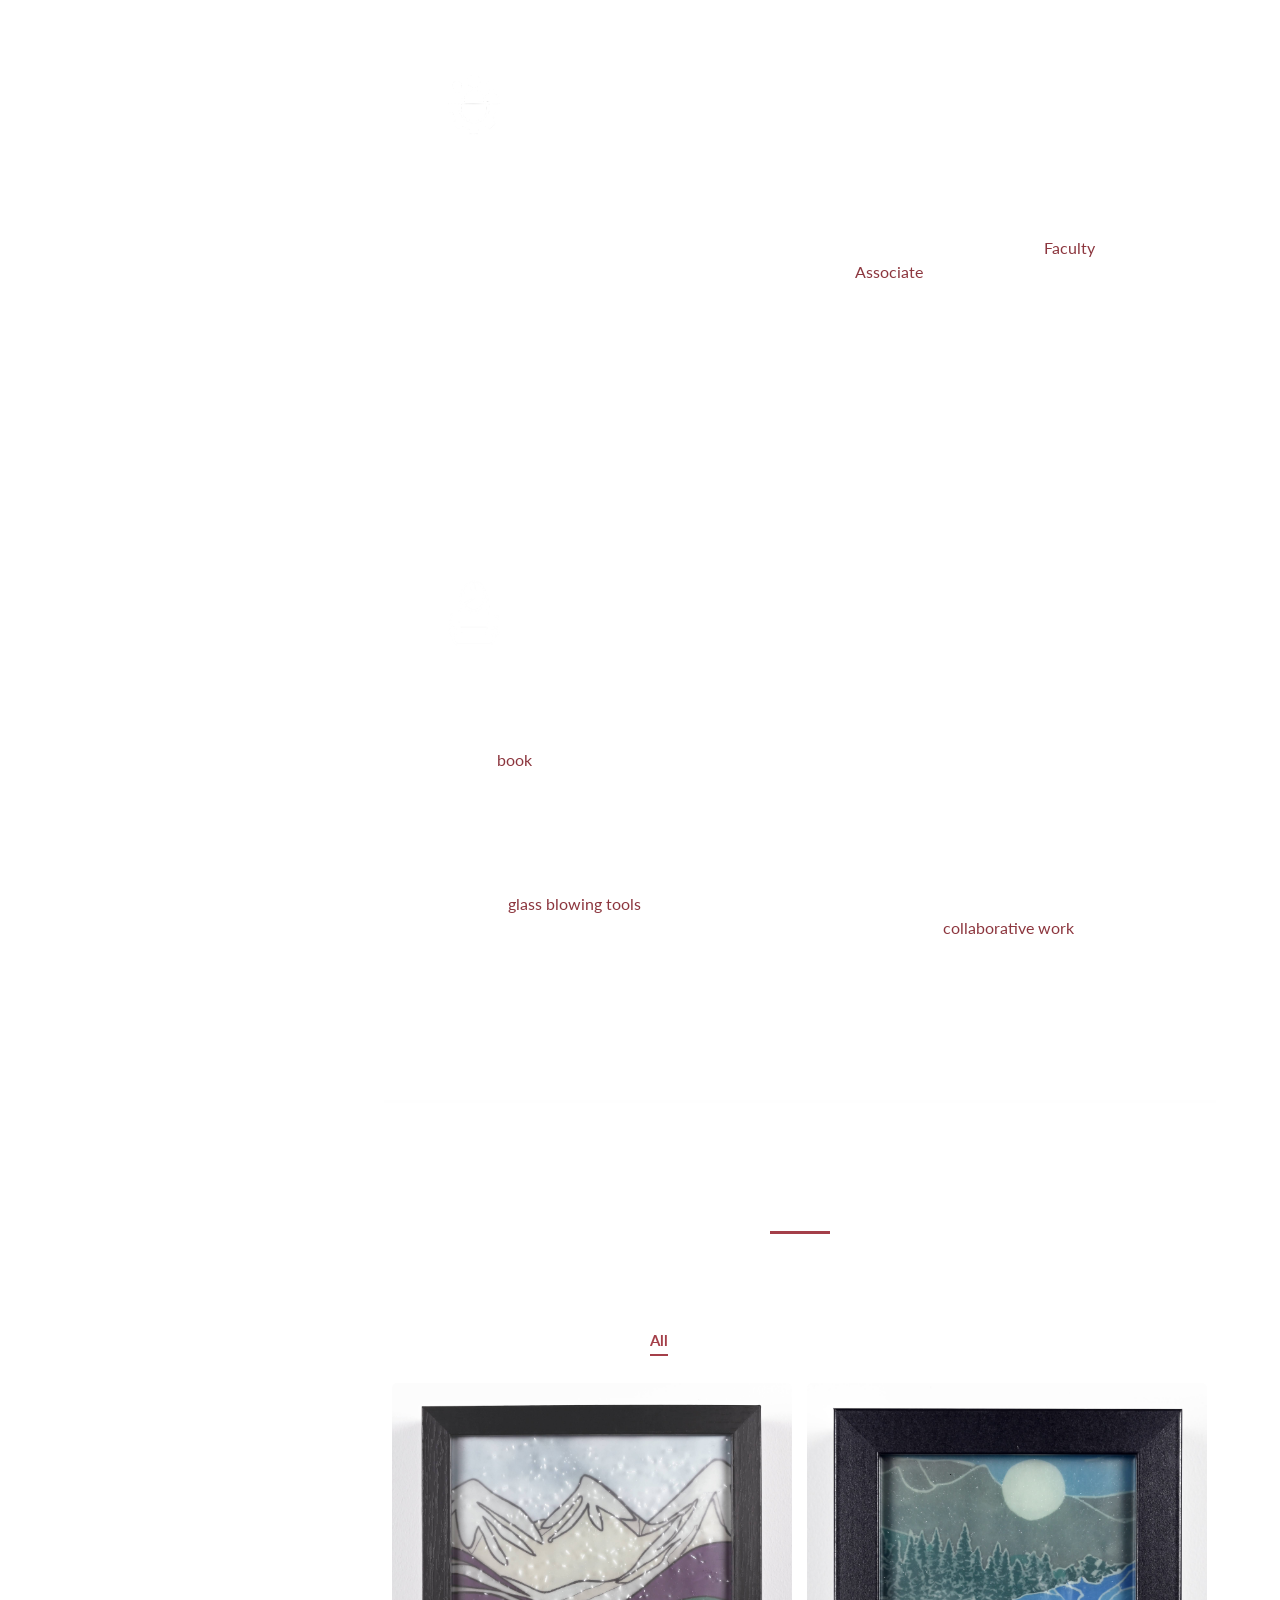
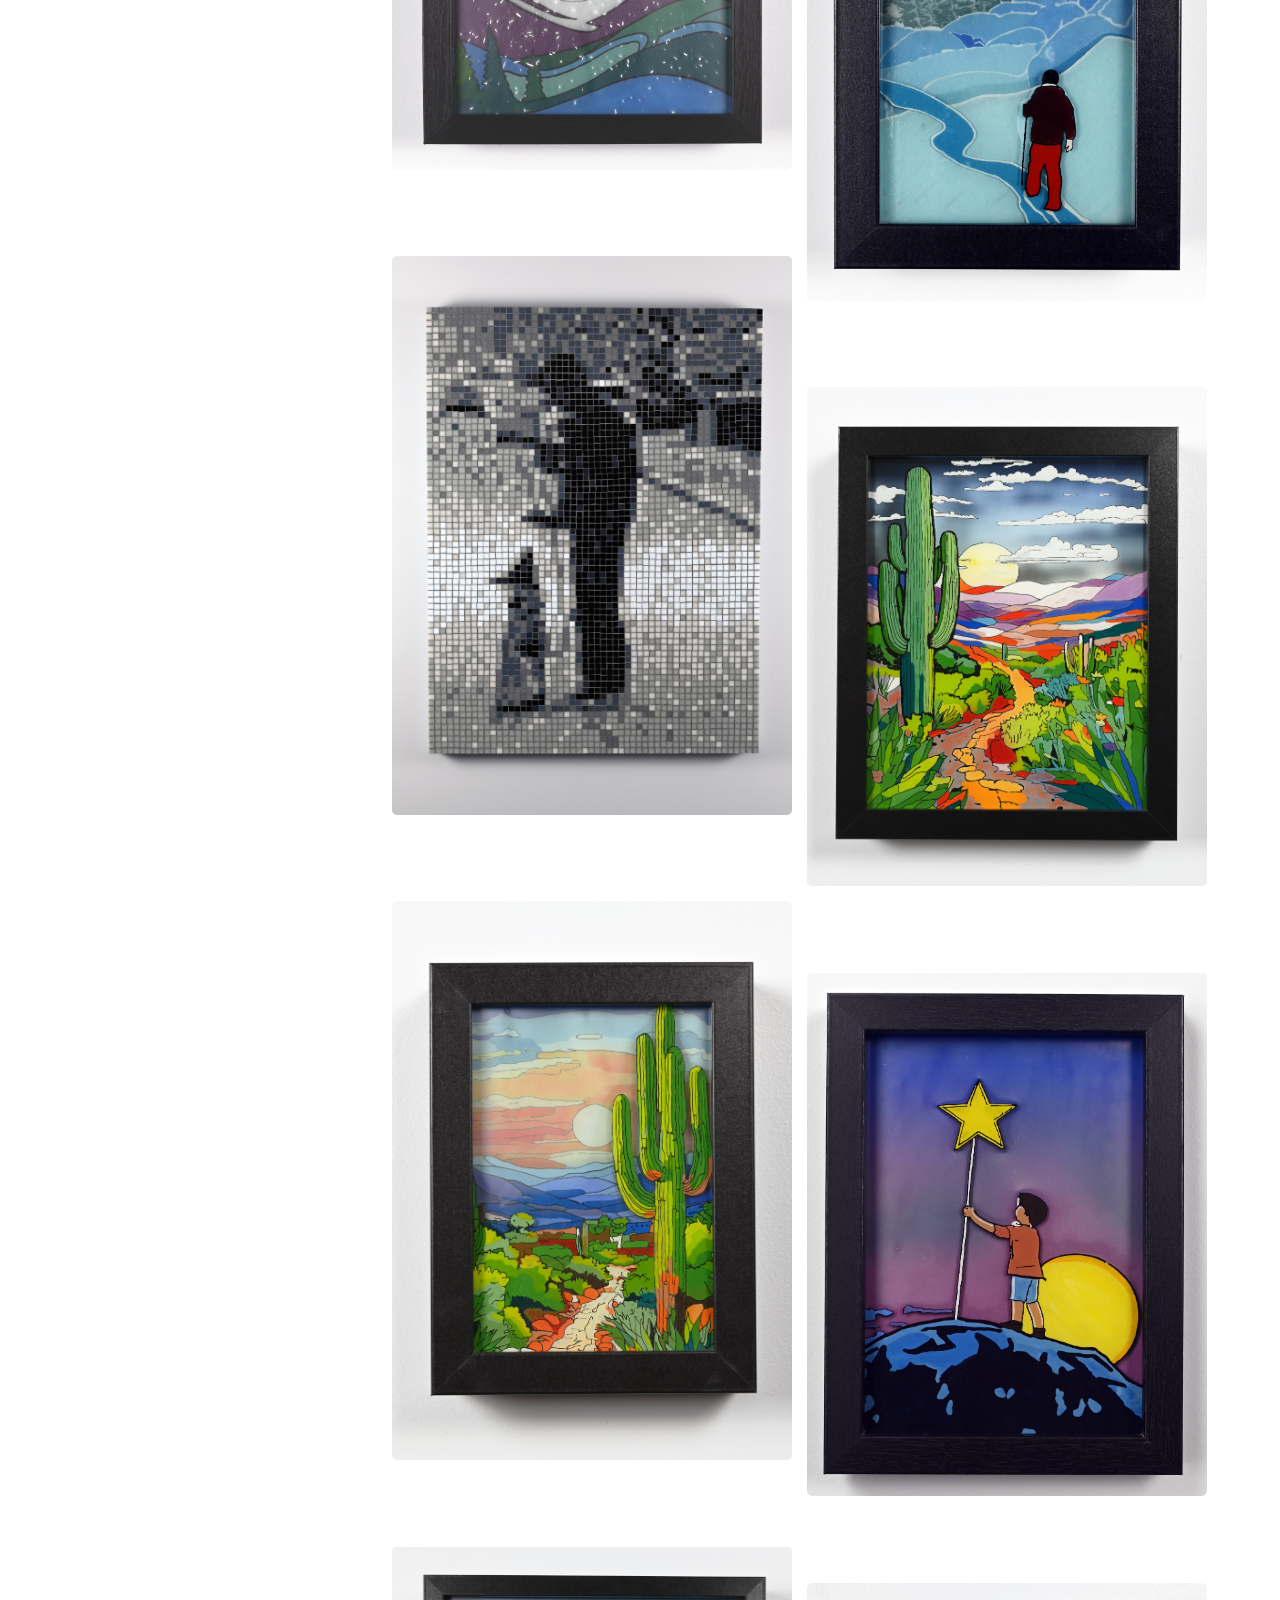
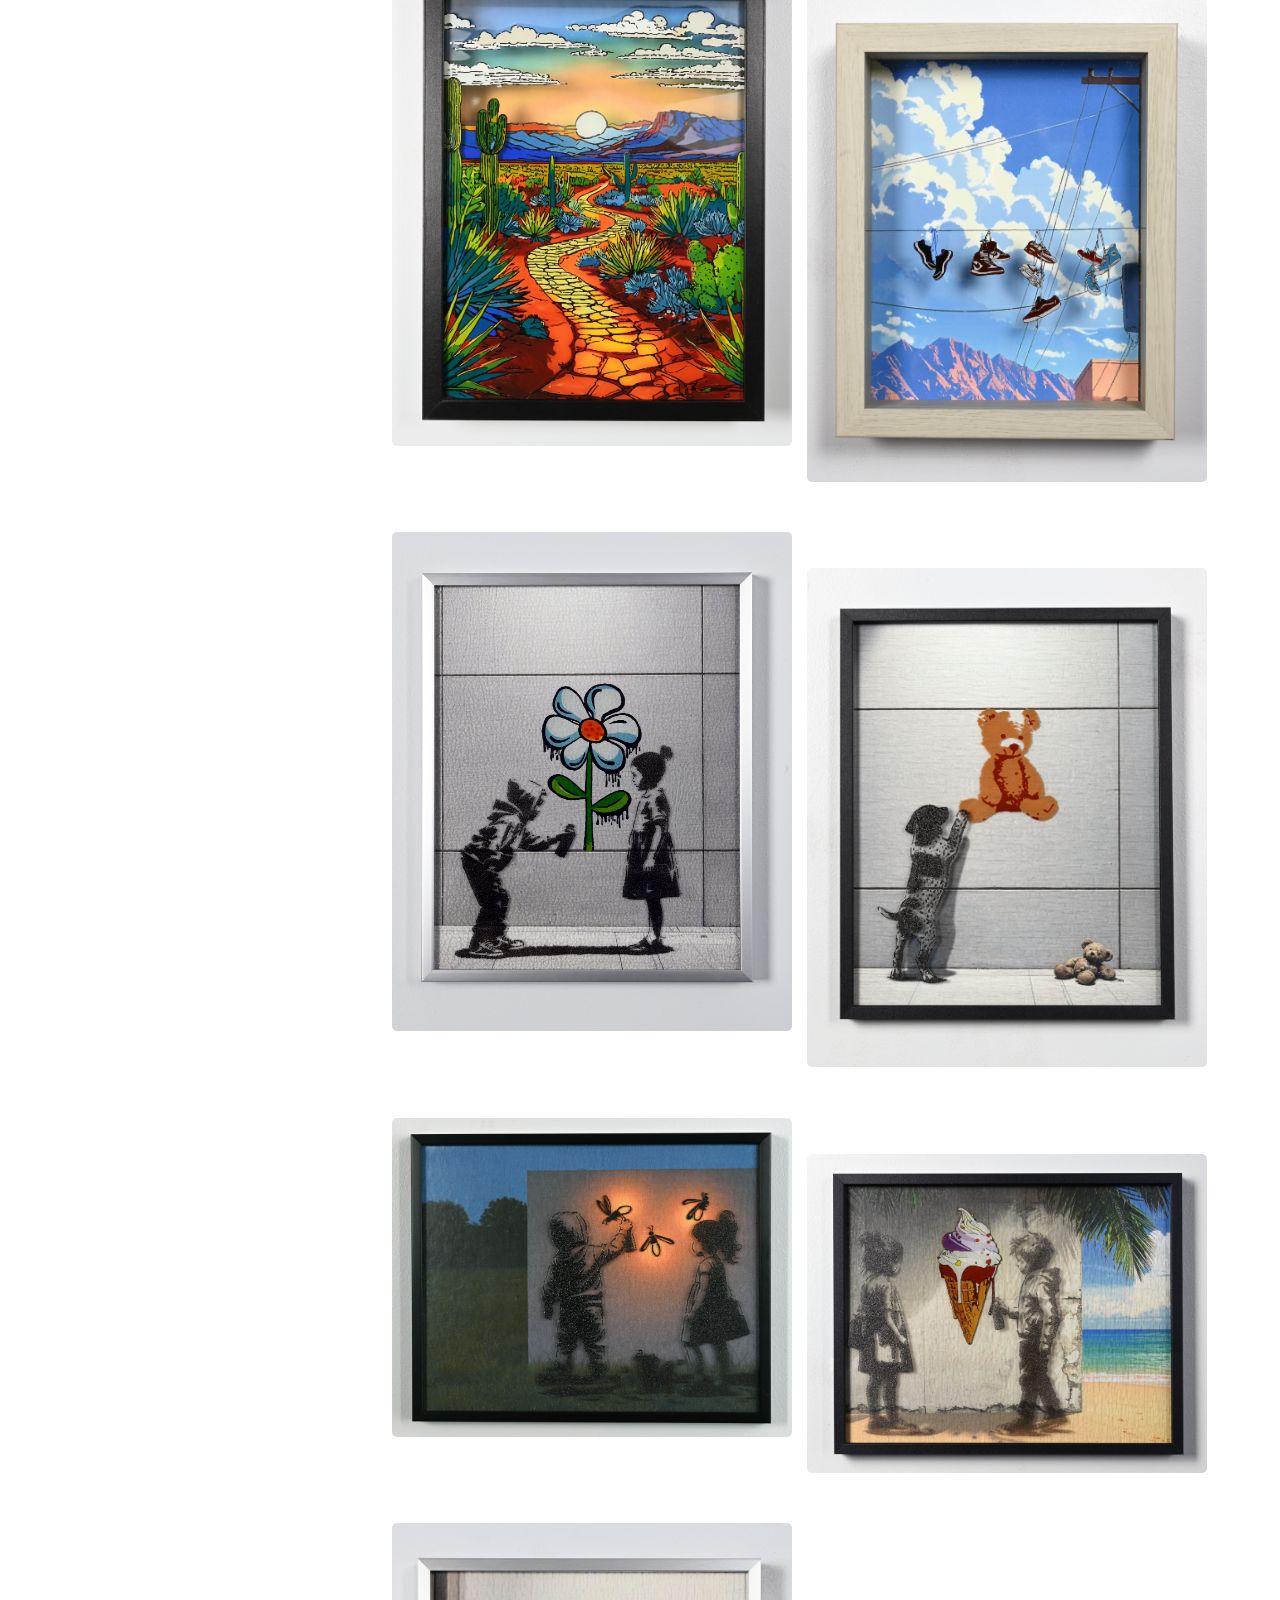
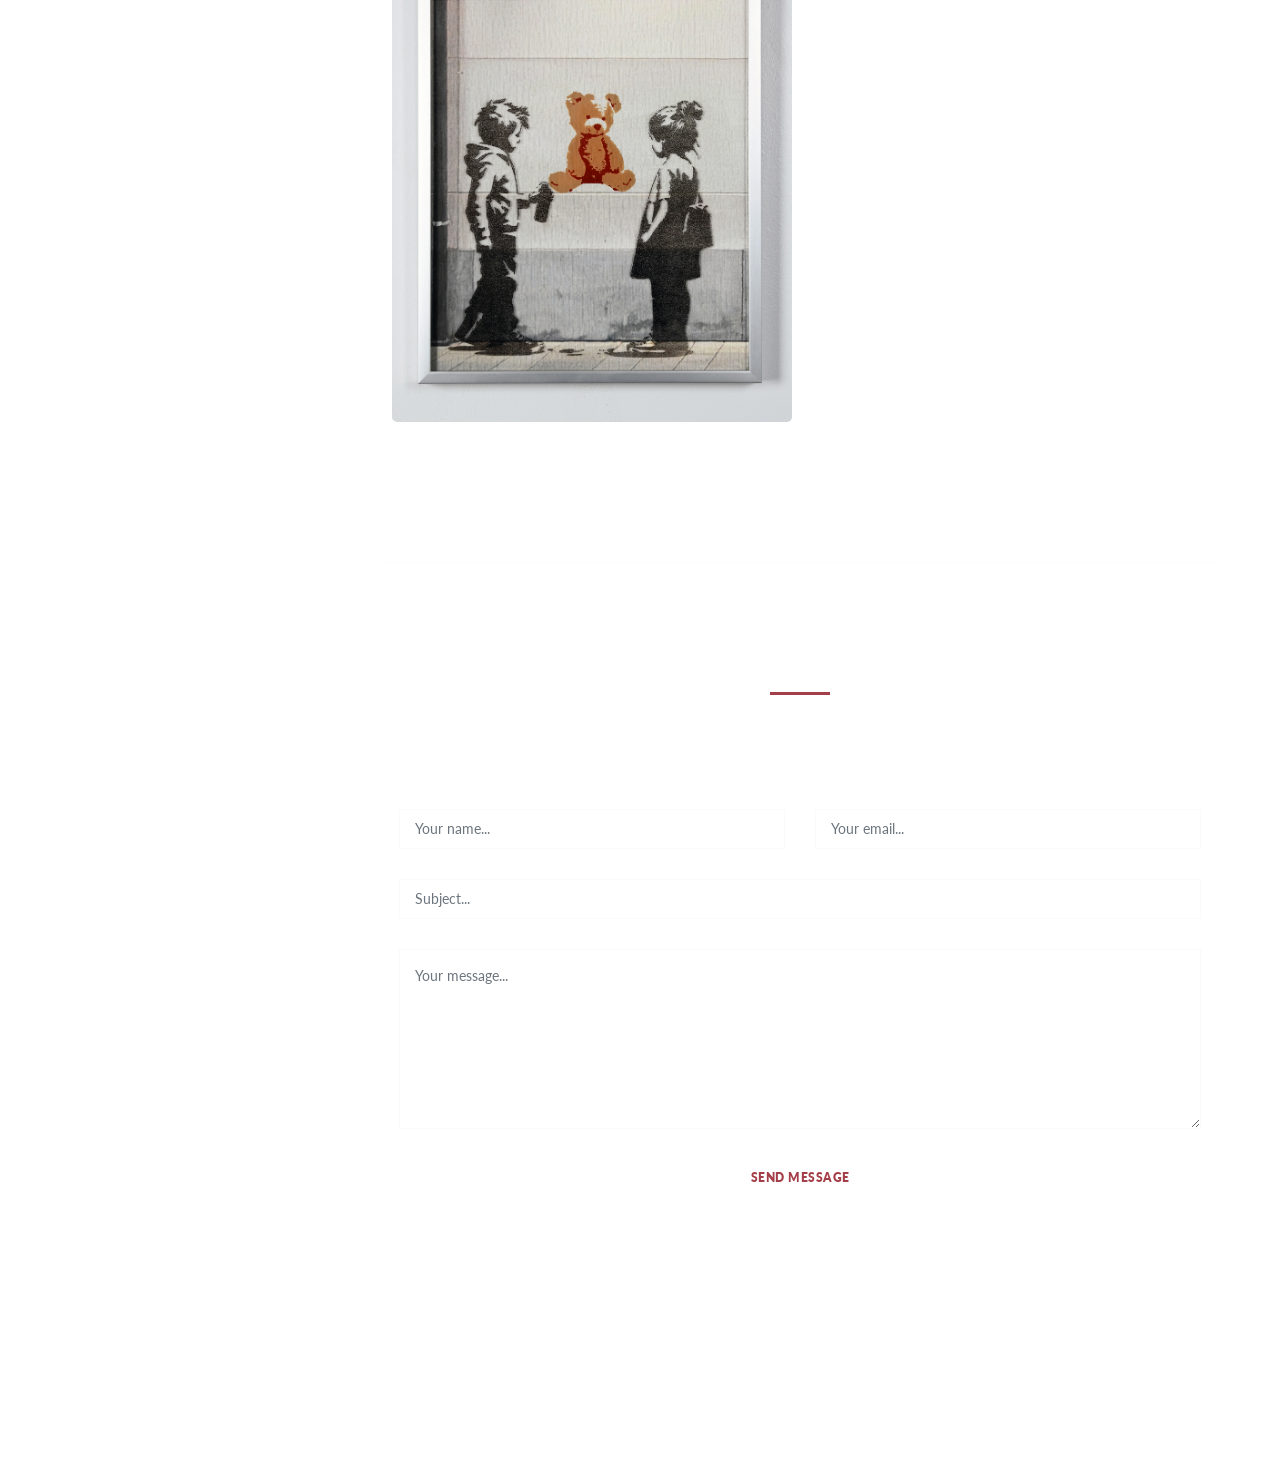
==== commit 34343a3c: "Updates for new portfolio items" ====
--- a/index.html
+++ b/index.html
@@ -358,6 +358,44 @@
                   </figure>
                 </div>
 
+                <div class="isotope-item" data-type="Glass Paintings">
+                  <figure class="snip1321">
+                    <img
+                      src="assets/images/Sonoran Glow.JPG"
+                      alt="sq-sample26"
+                    />
+                    <figcaption>
+                      <a
+                        href="assets/images/Sonoran Glow.JPG"
+                        data-lightbox="image-1"
+                        data-title="Sonoran Glow (2025)"
+                        ><i class="fa fa-search"></i
+                      ></a>
+                      <h4>Sonoran Glow</h4>
+                      <span>2025 <br />17" x 13" x 2.4"<br />Sheet Glass, Enamel Paint</span>
+                    </figcaption>
+                  </figure>
+                </div>
+
+                <div class="isotope-item" data-type="Glass Paintings">
+                  <figure class="snip1321">
+                    <img
+                      src="assets/images/Air.JPG"
+                      alt="sq-sample26"
+                    />
+                    <figcaption>
+                      <a
+                        href="assets/images/Air.JPG"
+                        data-lightbox="image-1"
+                        data-title="Air (2025)"
+                        ><i class="fa fa-search"></i
+                      ></a>
+                      <h4>Air</h4>
+                      <span>2025 <br />11" x 9" x 2.4"<br />Sheet Glass, Enamel Paint, Paper</span>
+                    </figcaption>
+                  </figure>
+                </div>
+
                 <div class="isotope-item" data-type="Stencils">
                   <figure class="snip1321">
                     <img
@@ -373,6 +411,82 @@
                       ></a>
                       <h4>Wallflower</h4>
                       <span>2025 <br />10.5" x 9" x 2.4" <br />Sheet and Powdered Glass, Enamel Paint, Paper</span>
+                    </figcaption>
+                  </figure>
+                </div>
+
+                <div class="isotope-item" data-type="Stencils">
+                  <figure class="snip1321">
+                    <img
+                      src="assets/images/Leave It.JPG"
+                      alt="sq-sample26"
+                    />
+                    <figcaption>
+                      <a
+                        href="assets/images/Leave It.JPG"
+                        data-lightbox="image-1"
+                        data-title="Leave It (2026)"
+                        ><i class="fa fa-search"></i
+                      ></a>
+                      <h4>Leave It</h4>
+                      <span>2026 <br />10.5" x 9" x 2.4" <br />Sheet and Powdered Glass, Enamel Paint, Paper</span>
+                    </figcaption>
+                  </figure>
+                </div>
+
+                <div class="isotope-item" data-type="Stencils">
+                  <figure class="snip1321">
+                    <img
+                      src="assets/images/Night Lights.JPG"
+                      alt="sq-sample26"
+                    />
+                    <figcaption>
+                      <a
+                        href="assets/images/Night Lights.JPG"
+                        data-lightbox="image-1"
+                        data-title="Night Lights (2026)"
+                        ><i class="fa fa-search"></i
+                      ></a>
+                      <h4>Night Lights</h4>
+                      <span>2026 <br />10.5" x 9" x 2.4" <br />Sheet and Powdered Glass, Enamel Paint, Paper</span>
+                    </figcaption>
+                  </figure>
+                </div>
+
+                <div class="isotope-item" data-type="Stencils">
+                  <figure class="snip1321">
+                    <img
+                      src="assets/images/Sweet While It Lasts.JPG"
+                      alt="sq-sample26"
+                    />
+                    <figcaption>
+                      <a
+                        href="assets/images/Sweet While It Lasts.JPG"
+                        data-lightbox="image-1"
+                        data-title="Sweet While It Lasts (2026)"
+                        ><i class="fa fa-search"></i
+                      ></a>
+                      <h4>Sweet While It Lasts</h4>
+                      <span>2026 <br />10.5" x 9" x 2.4" <br />Sheet and Powdered Glass, Enamel Paint, Paper</span>
+                    </figcaption>
+                  </figure>
+                </div>
+
+                <div class="isotope-item" data-type="Stencils">
+                  <figure class="snip1321">
+                    <img
+                      src="assets/images/BFFs.JPG"
+                      alt="sq-sample26"
+                    />
+                    <figcaption>
+                      <a
+                        href="assets/images/BFFs.JPG"
+                        data-lightbox="image-1"
+                        data-title="BFFs (2026)"
+                        ><i class="fa fa-search"></i
+                      ></a>
+                      <h4>BFFs</h4>
+                      <span>2026 <br />10.5" x 9" x 2.4" <br />Sheet and Powdered Glass, Enamel Paint, Paper</span>
                     </figcaption>
                   </figure>
                 </div>
@@ -395,7 +509,8 @@
           <div class="row">
             <div class="right-content">
               <div class="container">
-                <form id="contact" action="" method="post">
+                <form id="contact" action="https://formsubmit.co/smoyerman@gmail.com" method="POST" />
+                <!-- <form id="contact" action="" method="post"> -->
                   <div class="row">
                     <div class="col-md-6">
                       <fieldset>
@@ -413,7 +528,7 @@
                       <fieldset>
                         <input
                           name="email"
-                          type="text"
+                          type="email"
                           class="form-control"
                           id="email"
                           placeholder="Your email..."
